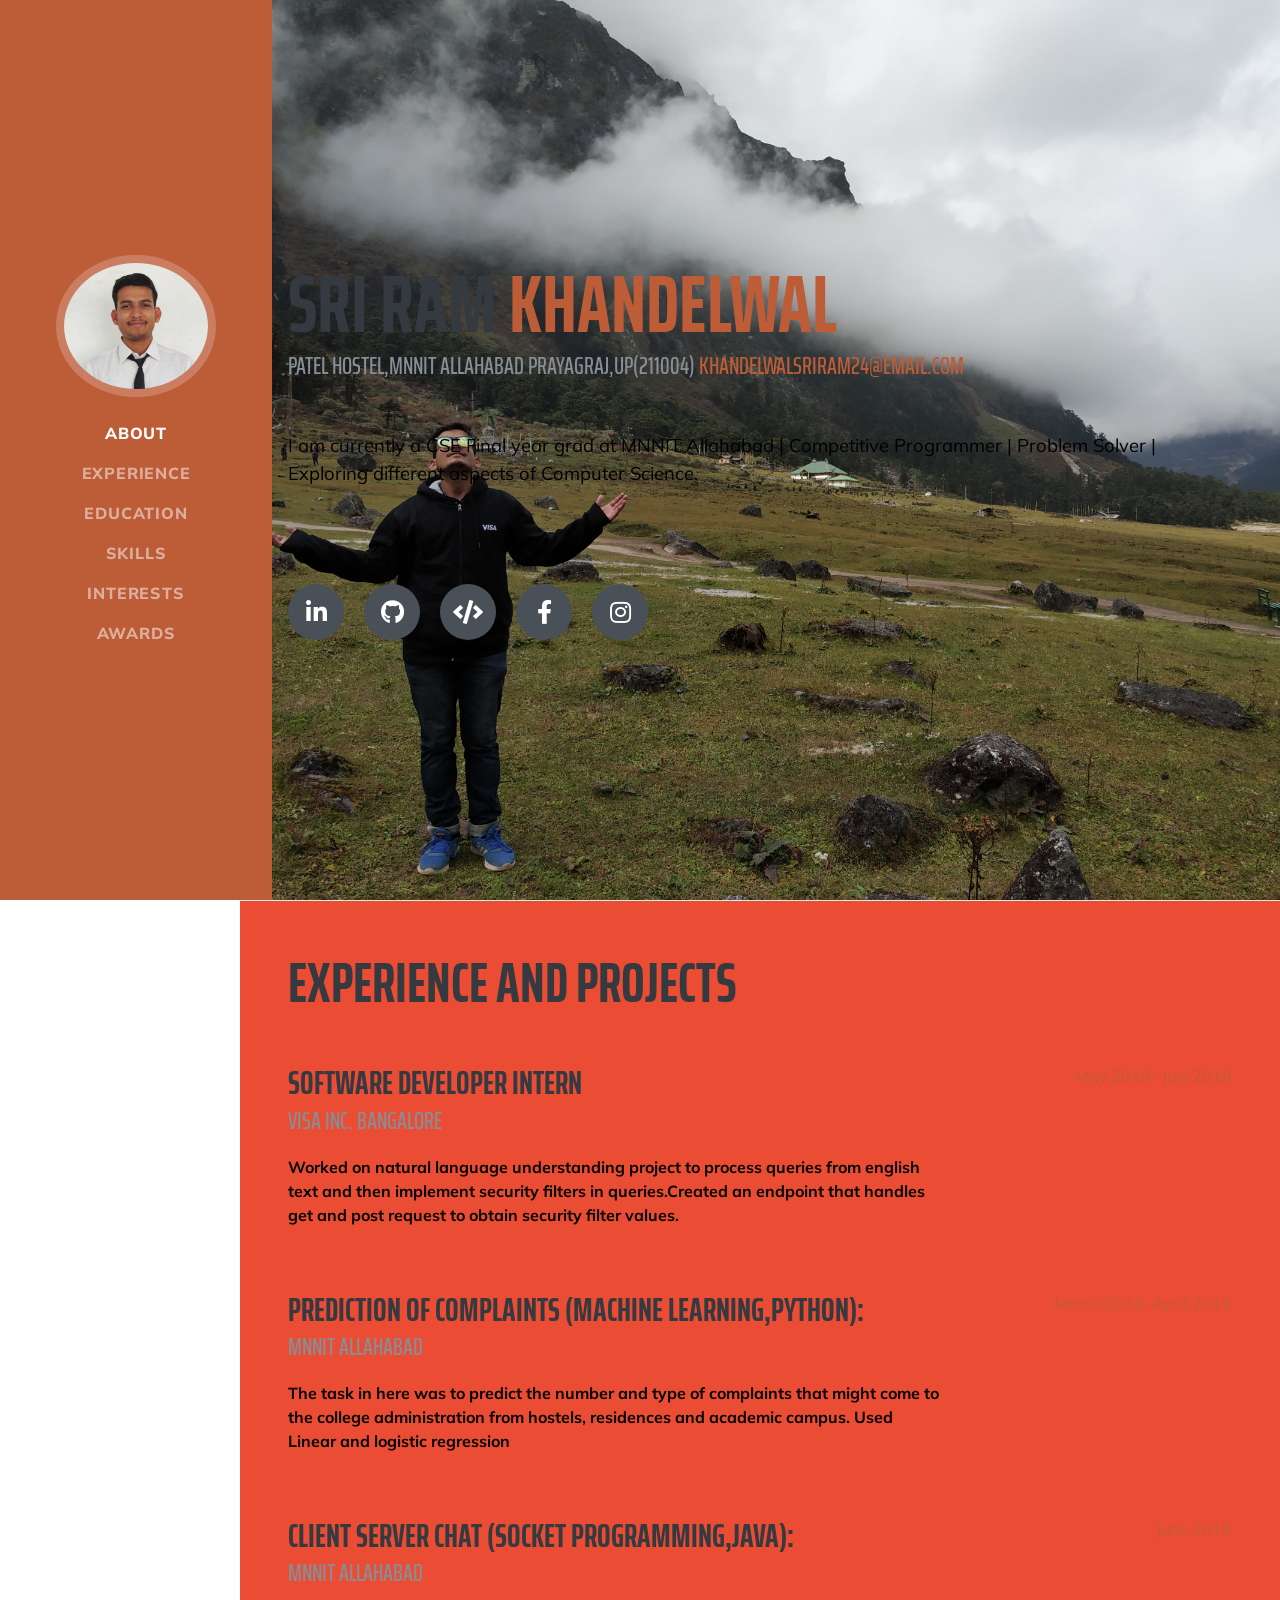
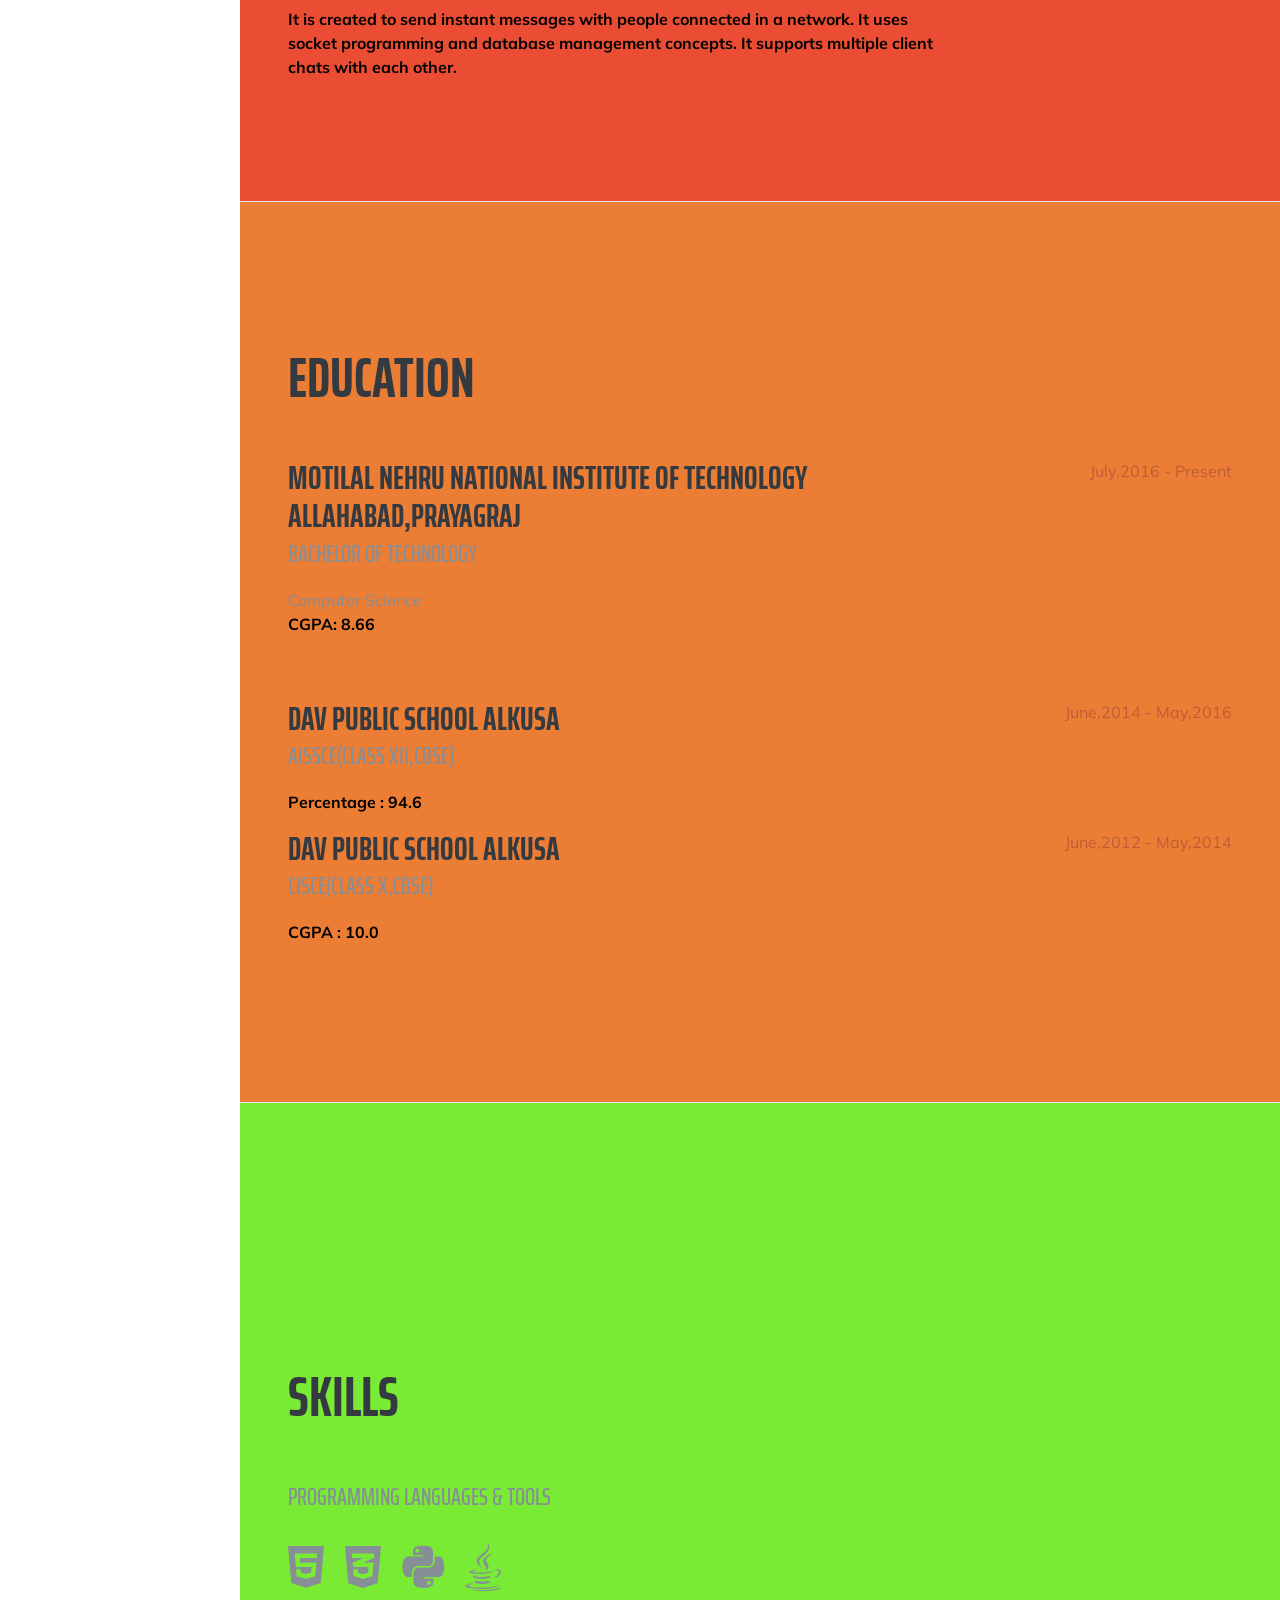
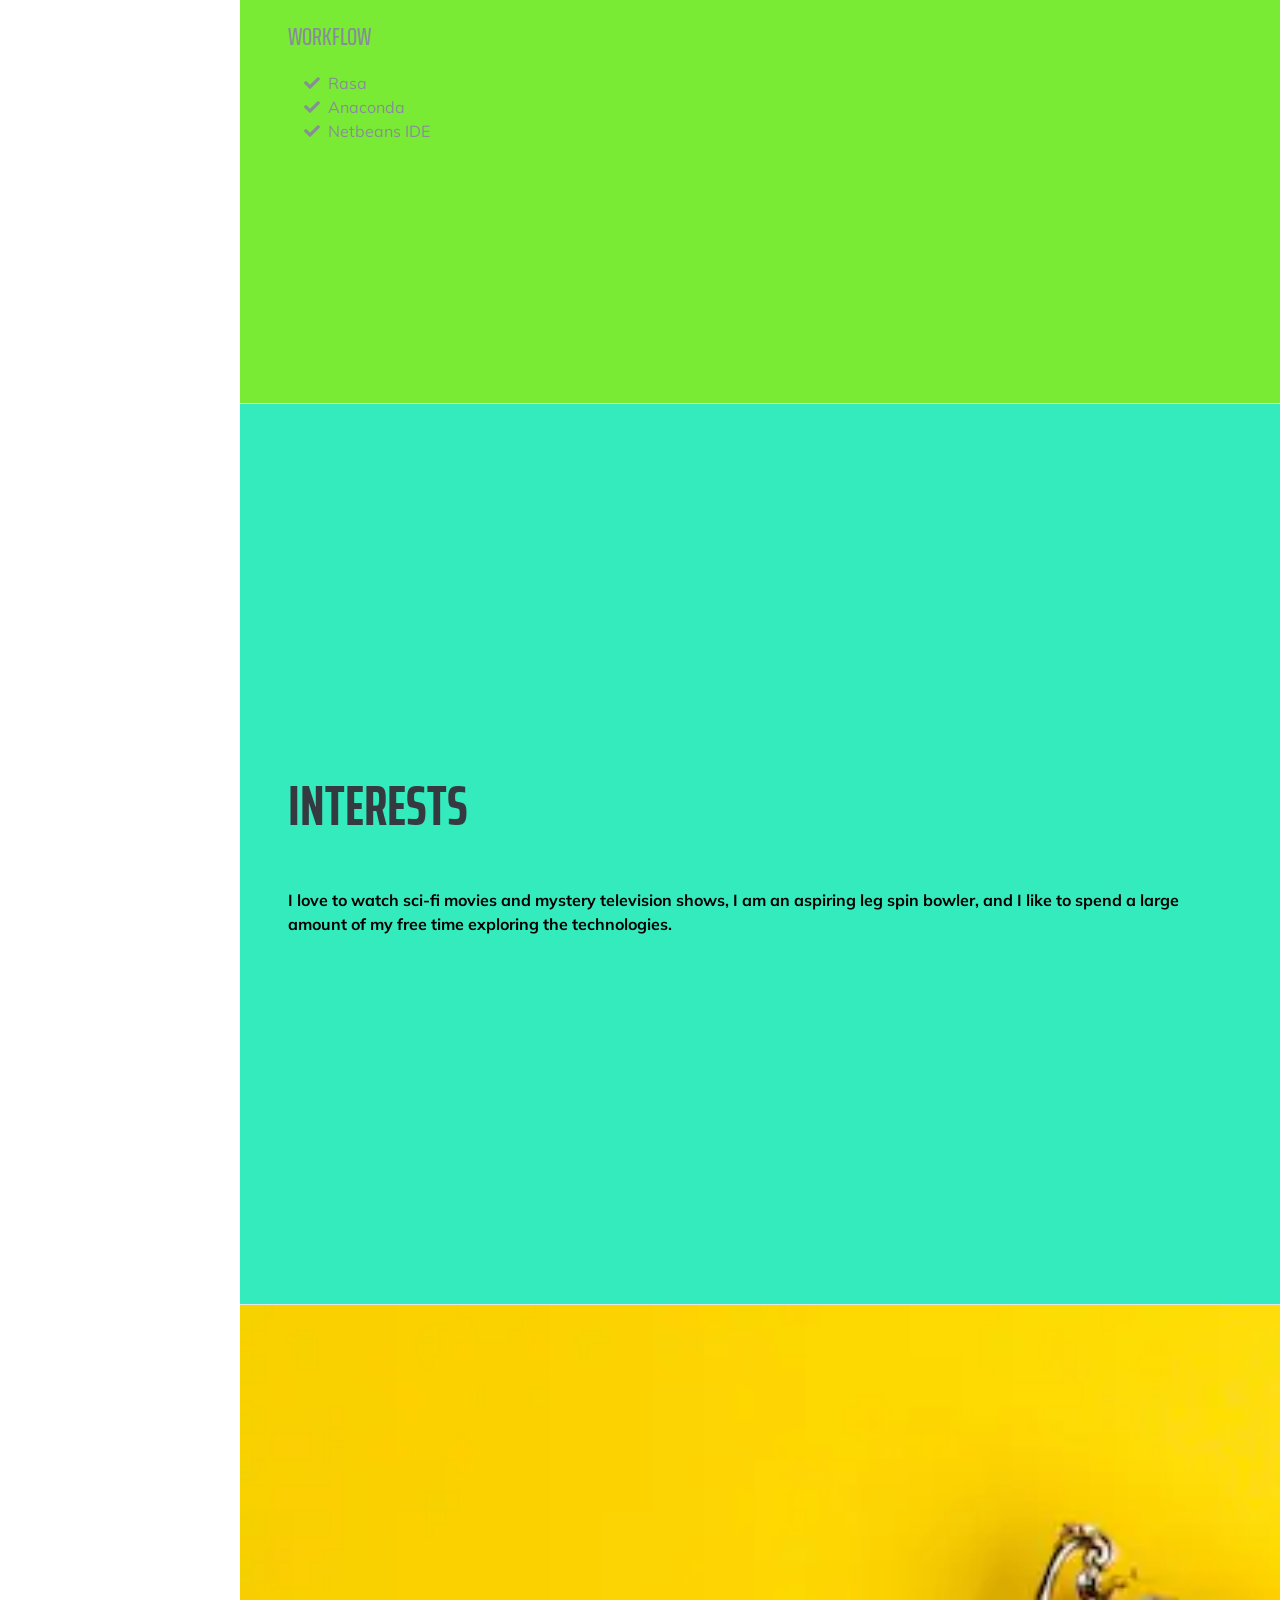
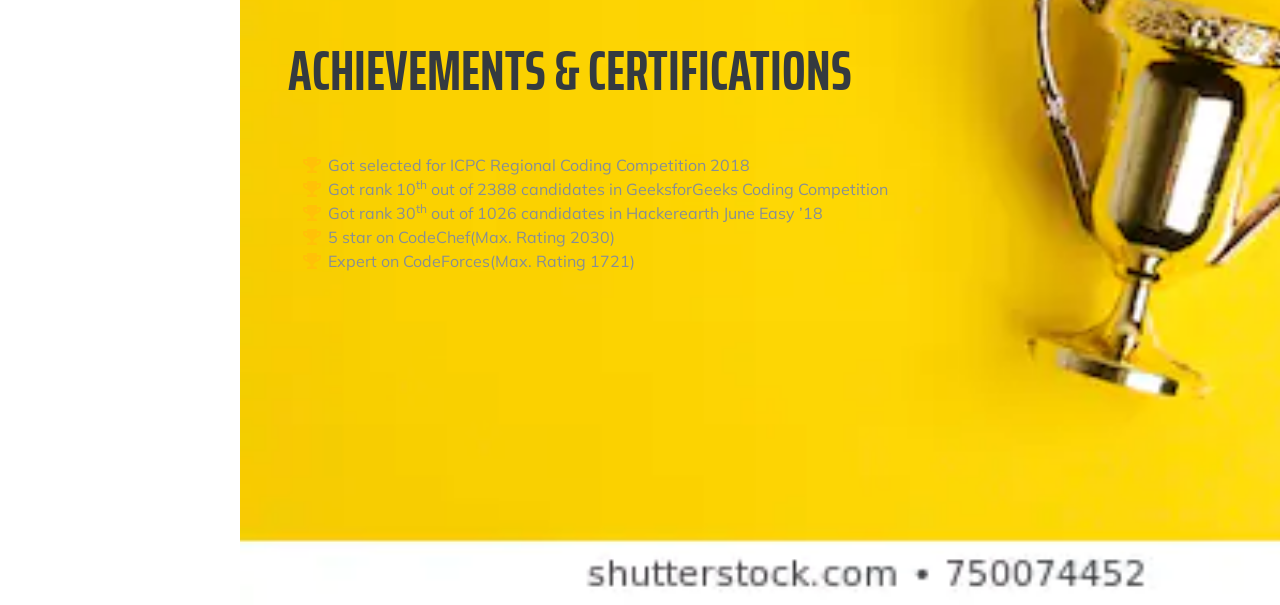
==== index.html @ e58b29a9 "Rename index2.html to index.html" ====
<!DOCTYPE html>
<html lang="en">

<head>

  <meta charset="utf-8">
  <meta name="viewport" content="width=device-width, initial-scale=1, shrink-to-fit=no">
  <meta name="description" content="">
  <meta name="author" content="">

  <title>Sri Ram Khandelwal(ram_24)</title>

  <!-- Bootstrap core CSS -->
  <link href="vendor/bootstrap/css/bootstrap.min.css" rel="stylesheet">

  <!-- Custom fonts for this template -->
  <link href="https://fonts.googleapis.com/css?family=Saira+Extra+Condensed:500,700" rel="stylesheet">
  <link href="https://fonts.googleapis.com/css?family=Muli:400,400i,800,800i" rel="stylesheet">
  <link href="vendor/fontawesome-free/css/all.min.css" rel="stylesheet">

  <!-- Custom styles for this template -->
  <link href="css/resume.css" rel="stylesheet">

</head>

<body id="page-top">

  <nav class="navbar navbar-expand-lg navbar-dark bg-primary fixed-top" id="sideNav">
    <a class="navbar-brand js-scroll-trigger" href="#page-top">
      <span class="d-block d-lg-none">Sri Ram Khandelwal</span>
      <span class="d-none d-lg-block">
      <img class="img-fluid img-profile rounded-circle mx-auto mb-2" src="./img/pic.PNG" alt="">
      </span>
    </a>
    <button class="navbar-toggler" type="button" data-toggle="collapse" data-target="#navbarSupportedContent" aria-controls="navbarSupportedContent" aria-expanded="false" aria-label="Toggle navigation">
      <span class="navbar-toggler-icon"></span>
    </button>
    <div class="collapse navbar-collapse" id="navbarSupportedContent">
      <ul class="navbar-nav">
        <li class="nav-item">
          <a class="nav-link js-scroll-trigger" href="#about">About</a>
        </li>
        <li class="nav-item">
          <a class="nav-link js-scroll-trigger" href="#experience">Experience</a>
        </li>
        <li class="nav-item">
          <a class="nav-link js-scroll-trigger" href="#education">Education</a>
        </li>
        <li class="nav-item">
          <a class="nav-link js-scroll-trigger" href="#skills">Skills</a>
        </li>
        <li class="nav-item">
          <a class="nav-link js-scroll-trigger" href="#interests">Interests</a>
        </li>
        <li class="nav-item">
          <a class="nav-link js-scroll-trigger" href="#awards">Awards</a>
        </li>
      </ul>
    </div>
  </nav>

  <div class="container-fluid p-0">

    <section class="resume-section p-3 p-lg-5 d-flex align-items-center" id="about">
      <img scr='cover.jpg'>
      <div class="w-100">
        <h1 class="mb-0">Sri Ram
          <span class="text-primary">Khandelwal</span>
        </h1>
        <div class="subheading mb-5">Patel Hostel,MNNIT Allahabad prayagraj,UP(211004)
          <a href="mailto:name@email.com">khandelwalsriram24@email.com</a>
        </div>
        <p class="lead mb-5">
          I am currently a CSE Final year grad at MNNIT Allahabad | Competitive Programmer | Problem Solver | Exploring different aspects of Computer Science.
        </p>
        <br><br>
        <div class="social-icons">
          <a href="https://www.linkedin.com/in/sriramkhandelwal/" target="_blank">
            <i class="fab fa-linkedin-in"></i>
          </a>
          <a href="https://github.com/ram2408" target="_blank">
            <i class="fab fa-github"></i>
          </a>
          <a href="https://www.hackerearth.com/@ram_24" target="_blank">
            <i class="fas fa-code"></i>
          </a>
          <a href="https://www.facebook.com/SriRamKhandelwal24" target="_blank">
            <i class="fab fa-facebook-f"></i>
          </a>
           <a href="https://www.instagram.com/srk._.2408/" target="_blank">
            <i class="fab fa-instagram"></i>
          </a>
        </div>
      </div>
    </section>

    <hr class="m-0">

    <section class="resume-section p-3 p-lg-5 d-flex justify-content-center" id="experience">
      <div class="w-100">
        <h2 class="mb-5">Experience and Projects</h2>

        <div class="resume-item d-flex flex-column flex-md-row justify-content-between mb-5">
          <div class="resume-content">
            <h3 class="mb-0">Software Developer Intern</h3>
            <div class="subheading mb-3">Visa Inc. Bangalore</div>
            <p>Worked on natural language understanding project to process queries from english text
and then implement security filters in queries.Created an endpoint that handles get and
post request to obtain security filter values.</p>
          </div>
          <div class="resume-date text-md-right">
            <span class="text-primary">May,2019- July,2019</span>
          </div>
        </div>

        <div class="resume-item d-flex flex-column flex-md-row justify-content-between mb-5">
          <div class="resume-content">
            <h3 class="mb-0">PREDICTION OF COMPLAINTS (MACHINE LEARNING,PYTHON):</h3>
            <div class="subheading mb-3">MNNIT Allahabad</div>
            <p>The task in here was to predict the number and type of complaints that might come to the college
administration from hostels, residences and academic campus.
Used Linear and logistic regression</p>
          </div>
          <div class="resume-date text-md-right">
            <span class="text-primary">March,2019-April,2019</span>
          </div>
        </div>

        <div class="resume-item d-flex flex-column flex-md-row justify-content-between mb-5">
          <div class="resume-content">
            <h3 class="mb-0">CLIENT SERVER CHAT (SOCKET PROGRAMMING,JAVA):</h3>
            <div class="subheading mb-3">MNNIT Allahabad</div>
            <p>It is created to send instant messages with people connected in a network. It uses socket programming and
database management concepts. It supports multiple client chats with each other.</p>
          </div>
          <div class="resume-date text-md-right">
            <span class="text-primary">June,2018</span>
          </div>
        </div>

      </div>

    </section>

    <hr class="m-0">

    <section class="resume-section p-3 p-lg-5 d-flex align-items-center" id="education">
      <div class="w-100">
        <h2 class="mb-5">Education</h2>

        <div class="resume-item d-flex flex-column flex-md-row justify-content-between mb-5">
          <div class="resume-content">
            <h3 class="mb-0">Motilal Nehru National Institute Of Technology Allahabad,Prayagraj</h3>
            <div class="subheading mb-3">Bachelor of Technology</div>
            <div>Computer Science</div>
            <p>CGPA: 8.66</p>
          </div>
          <div class="resume-date text-md-right">
            <span class="text-primary">July,2016 - Present</span>
          </div>
        </div>

        <div class="resume-item d-flex flex-column flex-md-row justify-content-between">
          <div class="resume-content">
            <h3 class="mb-0">DAV Public School Alkusa</h3>
            <div class="subheading mb-3">AISSCE(Class XII,CBSE)</div>
            <p>Percentage : 94.6</p>
          </div>
          <div class="resume-date text-md-right">
            <span class="text-primary">June,2014 - May,2016</span>
          </div>
        </div>

        <div class="resume-item d-flex flex-column flex-md-row justify-content-between">
          <div class="resume-content">
            <h3 class="mb-0">DAV Public School Alkusa</h3>
            <div class="subheading mb-3">CISCE(Class X,CBSE)</div>
            <p>CGPA : 10.0</p>
          </div>
          <div class="resume-date text-md-right">
            <span class="text-primary">June,2012 - May,2014</span>
          </div>
        </div>

      </div>
    </section>

    <hr class="m-0">

    <section class="resume-section p-3 p-lg-5 d-flex align-items-center" id="skills">
      <div class="w-100">
        <h2 class="mb-5">Skills</h2>

        <div class="subheading mb-3">Programming Languages &amp; Tools</div>
        <ul class="list-inline dev-icons">
          <li class="list-inline-item">
            <i class="fab fa-html5"></i>
          </li>
          <li class="list-inline-item">
            <i class="fab fa-css3-alt"></i>
          </li>
           <li class="list-inline-item">
            <i class="fab fa-python"></i>
          </li>
           <li class="list-inline-item">
            <i class="fab fa-java"></i>
          </li>
        </ul>

        <div class="subheading mb-3">Workflow</div>
        <ul class="fa-ul mb-0">
          <li>
            <i class="fa-li fa fa-check"></i>
            Rasa</li>
          <li>
            <i class="fa-li fa fa-check"></i>
            Anaconda</li>
          <li>
            <i class="fa-li fa fa-check"></i>
            Netbeans IDE</li>
        </ul>
      </div>
    </section>

    <hr class="m-0">

    <section class="resume-section p-3 p-lg-5 d-flex align-items-center" id="interests">
      <div class="w-100">
        <h2 class="mb-5">Interests</h2>
        <p class="mb-0">I love to watch sci-fi movies and mystery television shows, I am an aspiring leg spin bowler, and I like to spend a large amount of my free time exploring the technologies.</p>
      </div>
    </section>

    <hr class="m-0">

    <section class="resume-section p-3 p-lg-5 d-flex align-items-center" id="awards">
      <div class="w-100">
        <h2 class="mb-5">Achievements &amp; Certifications</h2>
        <ul class="fa-ul mb-0">
          <li>
            <i class="fa-li fa fa-trophy text-warning"></i>
            Got selected for ICPC Regional Coding Competition 2018</li>
          <li>
            <i class="fa-li fa fa-trophy text-warning"></i>
            Got rank 10<sup>th</sup> out of 2388 candidates in GeeksforGeeks Coding Competition</li>
          <li>
            <i class="fa-li fa fa-trophy text-warning"></i>
            Got rank 30<sup>th</sup> out of 1026 candidates in Hackerearth June Easy ’18</li>
          <li>
            <i class="fa-li fa fa-trophy text-warning"></i>
            5 star on CodeChef(Max. Rating 2030)</li>
          <li>
            <i class="fa-li fa fa-trophy text-warning"></i>
            Expert on CodeForces(Max. Rating 1721)</li>
        </ul>
      </div>
    </section>

  </div>

  <!-- Bootstrap core JavaScript -->
  <script src="vendor/jquery/jquery.min.js"></script>
  <script src="vendor/bootstrap/js/bootstrap.bundle.min.js"></script>

  <!-- Plugin JavaScript -->
  <script src="vendor/jquery-easing/jquery.easing.min.js"></script>

  <!-- Custom scripts for this template -->
  <script src="js/resume.min.js"></script>

</body>

</html>
---- css/resume.css ----
/*!
 * Start Bootstrap - Resume v5.0.8 (https://startbootstrap.com/template-overviews/resume)
 * Copyright 2013-2019 Start Bootstrap
 * Licensed under MIT (https://github.com/BlackrockDigital/startbootstrap-resume/blob/master/LICENSE)
 */

body {
  font-family: 'Muli', -apple-system, BlinkMacSystemFont, 'Segoe UI', Roboto, 'Helvetica Neue', Arial, sans-serif, 'Apple Color Emoji', 'Segoe UI Emoji', 'Segoe UI Symbol', 'Noto Color Emoji';
  padding-top: 54px;
  color: #868e96;
}


@media (min-width: 992px) {
  body {
    padding-top: 0;
    padding-left: 15rem;
  }
}

h1,
h2,
h3,
h4,
h5,
h6 {
  font-family: 'Saira Extra Condensed', -apple-system, BlinkMacSystemFont, 'Segoe UI', Roboto, 'Helvetica Neue', Arial, sans-serif, 'Apple Color Emoji', 'Segoe UI Emoji', 'Segoe UI Symbol', 'Noto Color Emoji';
  font-weight: 700;
  text-transform: uppercase;
  color: #343a40;
}

h1 {
  font-size: 6rem;
  line-height: 5.5rem;
}

h2 {
  font-size: 3.5rem;
}

h3 {
  font-size: 2rem;
}

p.lead {
  font-size: 1.15rem;
  font-weight: 400;
}

.subheading {
  text-transform: uppercase;
  font-weight: 500;
  font-family: 'Saira Extra Condensed', -apple-system, BlinkMacSystemFont, 'Segoe UI', Roboto, 'Helvetica Neue', Arial, sans-serif, 'Apple Color Emoji', 'Segoe UI Emoji', 'Segoe UI Symbol', 'Noto Color Emoji';
  font-size: 1.5rem;
}

.social-icons a {
  display: inline-block;
  height: 3.5rem;
  width: 3.5rem;
  background-color: #495057;
  color: #fff !important;
  border-radius: 100%;
  text-align: center;
  font-size: 1.5rem;
  line-height: 3.5rem;
  margin-right: 1rem;
}

.social-icons a:last-child {
  margin-right: 0;
}

.social-icons a:hover {
  background-color: #BD5D38;
}

.dev-icons {
  font-size: 3rem;
}

.dev-icons .list-inline-item i:hover {
  color: #BD5D38;
}

#sideNav .navbar-nav .nav-item .nav-link {
  font-weight: 800;
  letter-spacing: 0.05rem;
  text-transform: uppercase;
}

#sideNav .navbar-toggler:focus {
  outline-color: #d48a6e;
}
h1.mb-0{
    font-size: 5em;
}
@media (min-width: 992px) {
  #sideNav {
    text-align: center;
    position: fixed;
    top: 0;
    left: 0;
    display: flex;
    flex-direction: column;
    width: 17rem;
    height: 100vh;
  }
  #sideNav .navbar-brand {
    display: flex;
    margin: auto auto 0;
    padding: 0.5rem;
  }
  #sideNav .navbar-brand .img-profile {
    max-width: 10rem;
    max-height: 10rem;
    border: 0.5rem solid rgba(255, 255, 255, 0.2);
  }
  #sideNav .navbar-collapse {
    display: flex;
    align-items: flex-start;
    flex-grow: 0;
    width: 100%;
    margin-bottom: auto;
  }
  #sideNav .navbar-collapse .navbar-nav {
    flex-direction: column;
    width: 100%;
  }
  #sideNav .navbar-collapse .navbar-nav .nav-item {
    display: block;
  }
  #sideNav .navbar-collapse .navbar-nav .nav-item .nav-link {
    display: block;
  }
  #about{
    background-image: url(../img/cover.jpg);
    background-size: cover;
  }
}
section.resume-section {
  padding-top: 5rem !important;
  padding-bottom: 5rem !important;
  max-width: 75rem;
}

section.resume-section .resume-item .resume-date {
  min-width: none;
}

@media (min-width: 768px) {
  section.resume-section {
    min-height: 100vh;
  }
  section.resume-section .resume-item .resume-date {
    min-width: 18rem;
  }
}

@media (min-width: 992px) {
  section.resume-section {
    padding-top: 3rem !important;
    padding-bottom: 3rem !important;
  }
}

.bg-primary {
  background-color: #BD5D38 !important;
}

.text-primary {
  color: #BD5D38 !important;
}

a {
  color: #BD5D38;
}

a:hover, a:focus, a:active {
  color: #824027;
}
#about{
    background-image: url(../img/cover.jpg);
    background-size: cover;
}
#awards{
    background-image: url(../img/tmp.webp);
    background-size: cover;
}
#interests{
    background-color: rgb(52, 235, 189);
    /*background-image: url(../img/interest.jpg);
    background-size: cover;*/
}
#experience{
  background-color:rgb(235, 76, 52);
}
#education{
  background-color:rgb(235, 125, 52);
}
#skills{
  background-color: rgb(122, 235, 52);
}
p{
  color:black;
  font-weight:bold;
}
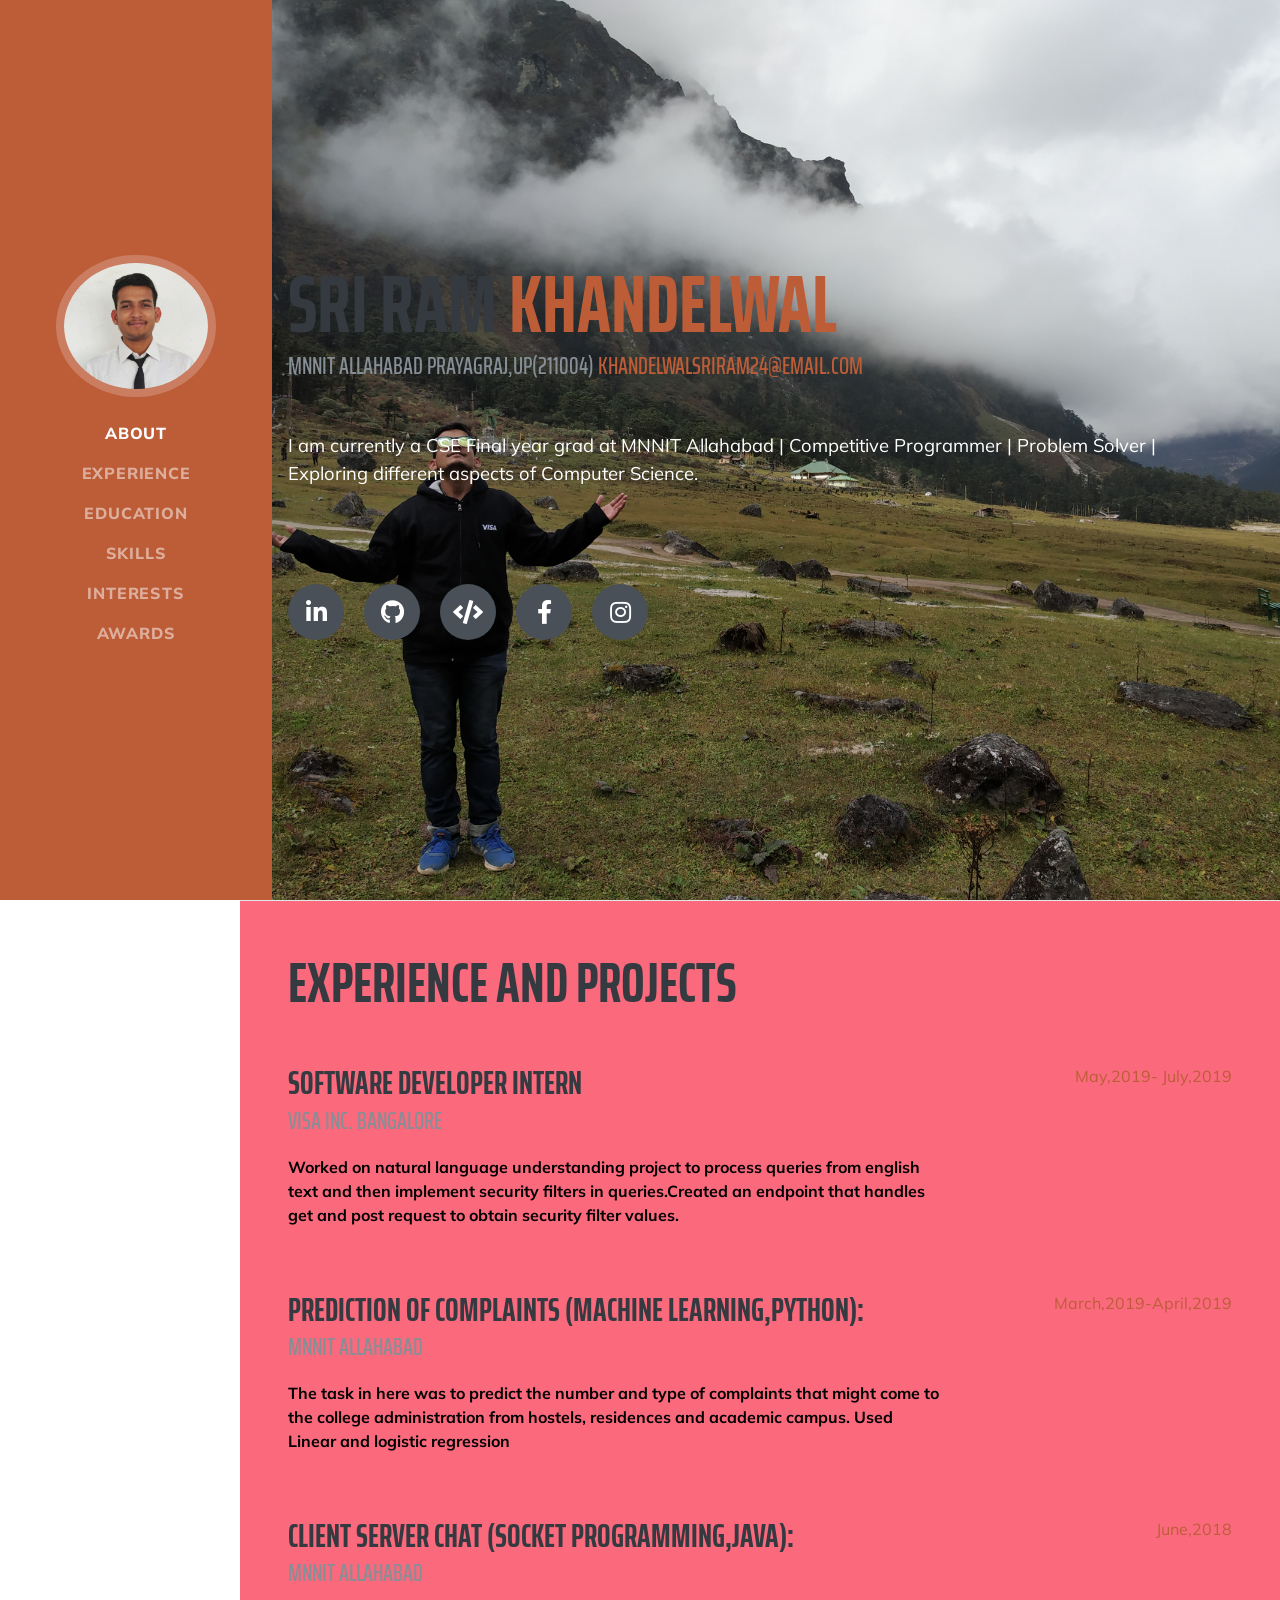
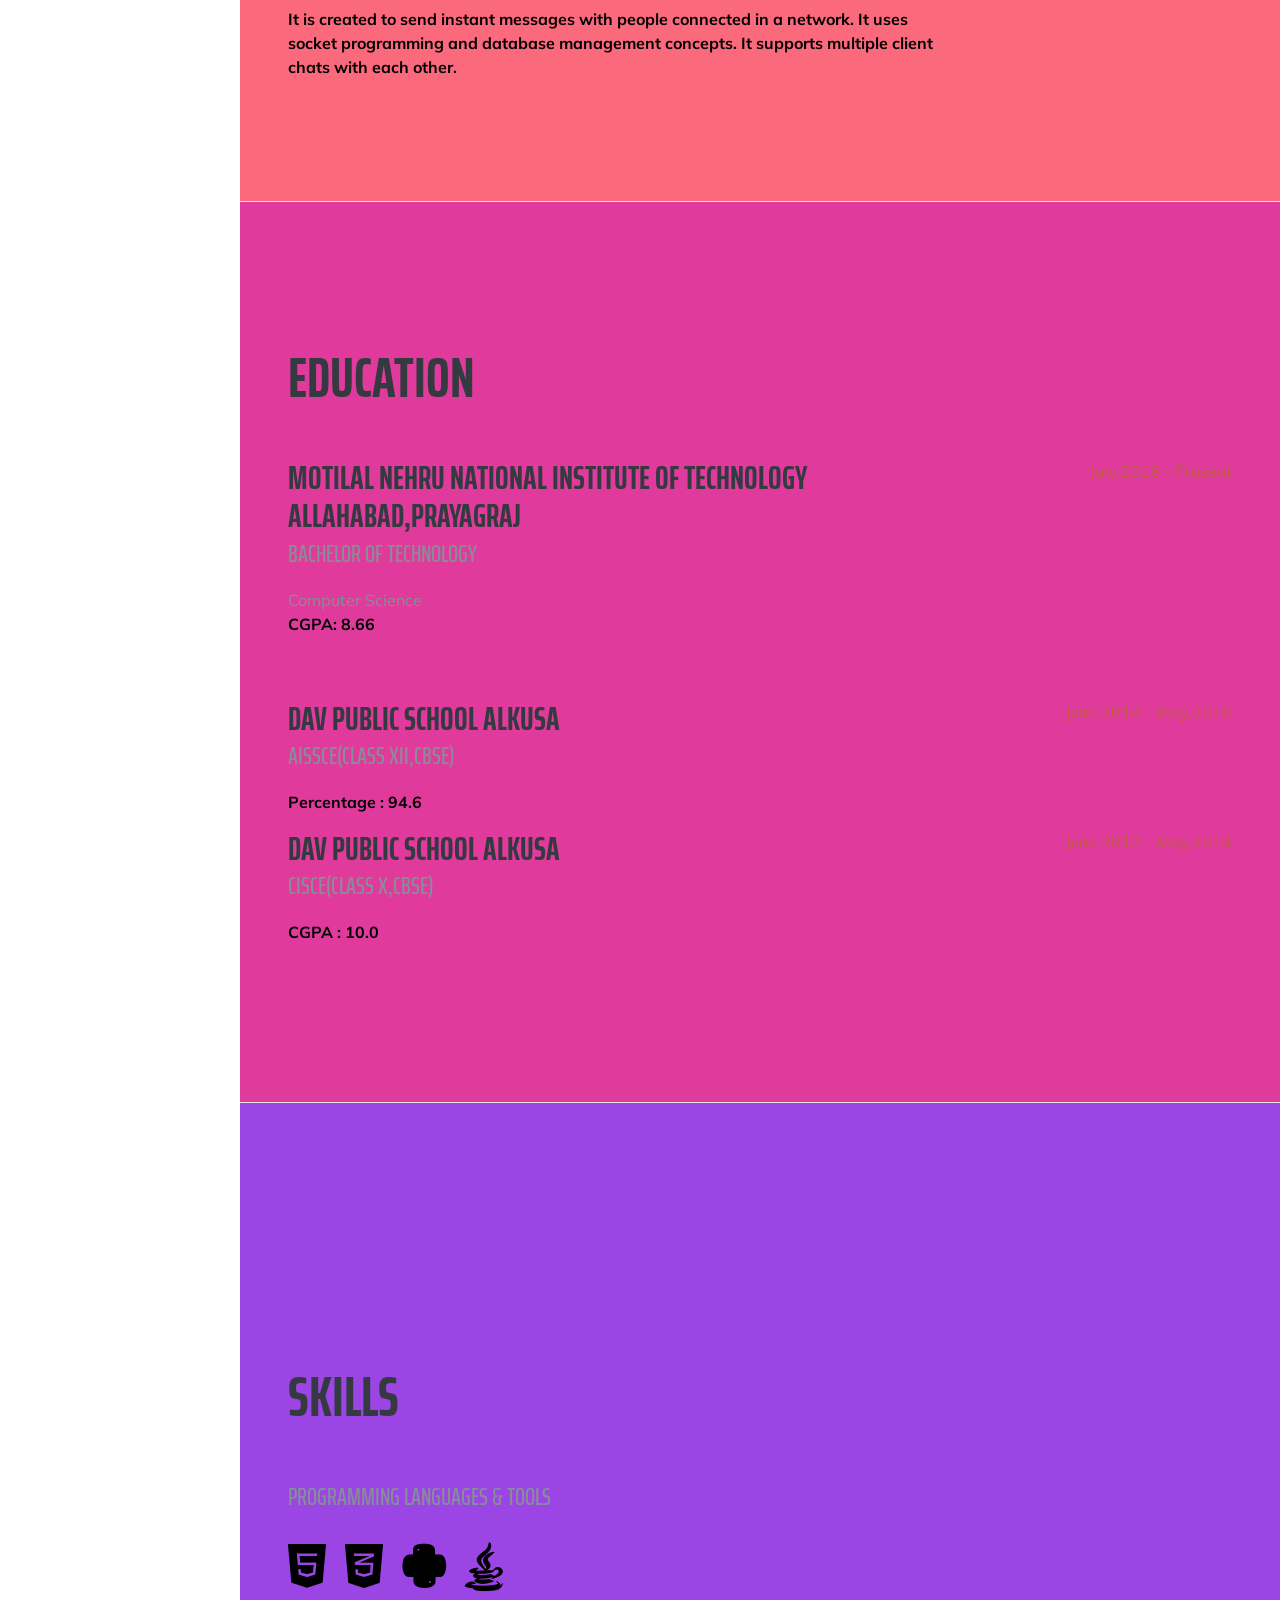
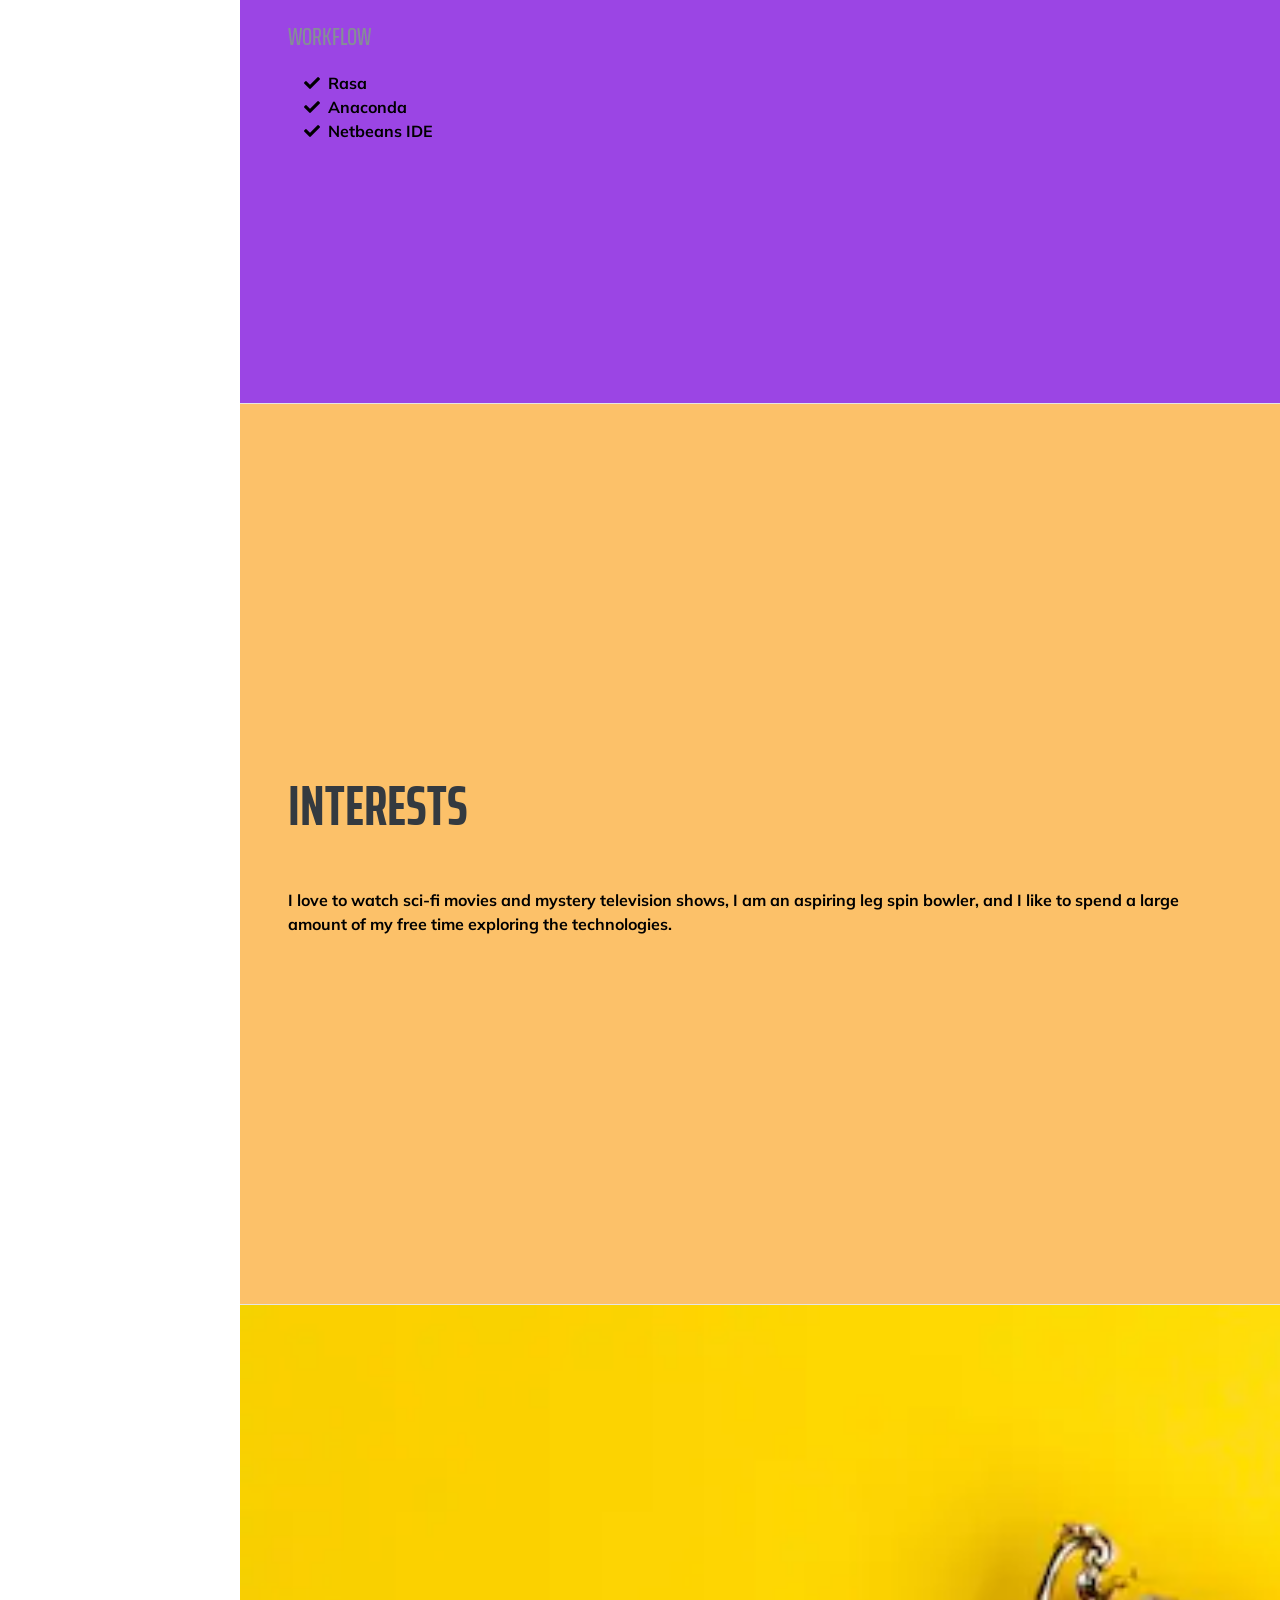
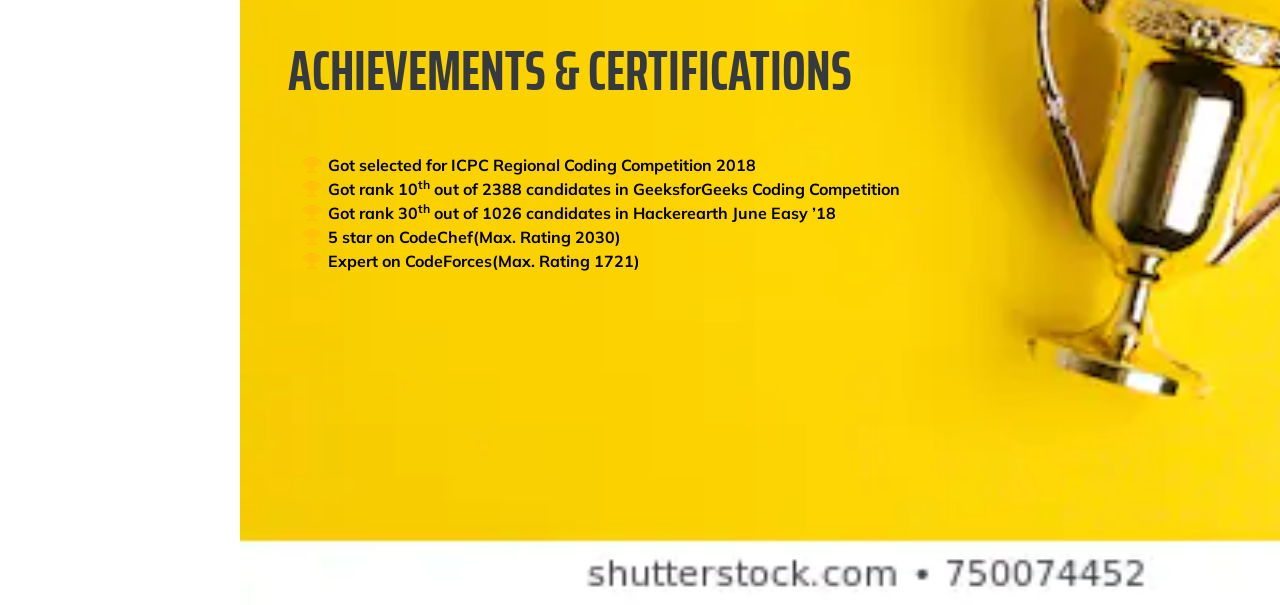
==== commit ccbb3032: "Added Color pallete scheme" ====
--- a/index.html
+++ b/index.html
@@ -67,7 +67,7 @@
         <h1 class="mb-0">Sri Ram
           <span class="text-primary">Khandelwal</span>
         </h1>
-        <div class="subheading mb-5">Patel Hostel,MNNIT Allahabad prayagraj,UP(211004)
+        <div class="subheading mb-5">MNNIT Allahabad prayagraj,UP(211004)
           <a href="mailto:name@email.com">khandelwalsriram24@email.com</a>
         </div>
         <p class="lead mb-5">
--- a/css/resume.css
+++ b/css/resume.css
@@ -46,6 +46,7 @@
 p.lead {
   font-size: 1.15rem;
   font-weight: 400;
+  color:white;
 }
 
 .subheading {
@@ -189,20 +190,24 @@
     background-size: cover;
 }
 #interests{
-    background-color: rgb(52, 235, 189);
+    background-color: #fcc169;
     /*background-image: url(../img/interest.jpg);
     background-size: cover;*/
 }
 #experience{
-  background-color:rgb(235, 76, 52);
+  background-color:#fa697c;
 }
 #education{
-  background-color:rgb(235, 125, 52);
+  background-color:#e13a9d;
 }
 #skills{
-  background-color: rgb(122, 235, 52);
+  background-color: #9b45e4;
 }
 p{
   color:black;
   font-weight:bold;
+}
+li{
+  color:black;
+  font-weight :bold;
 }
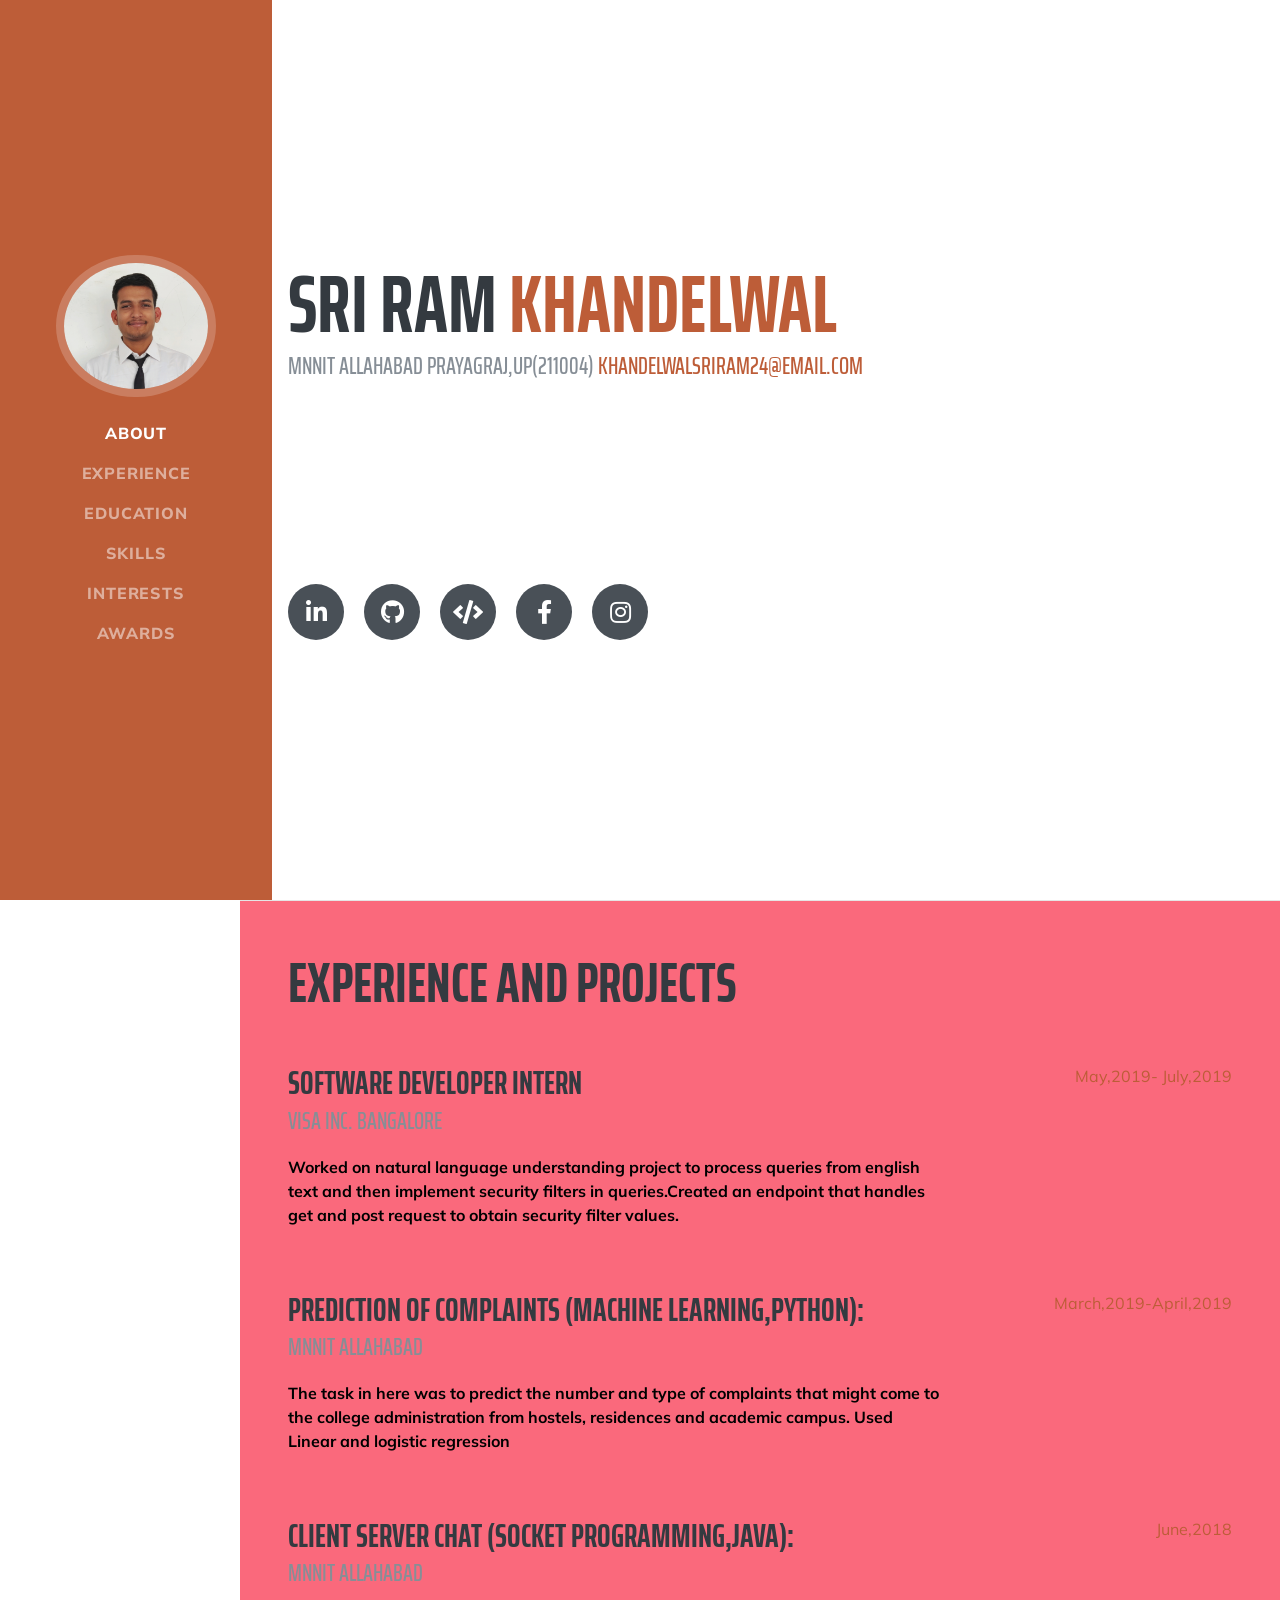
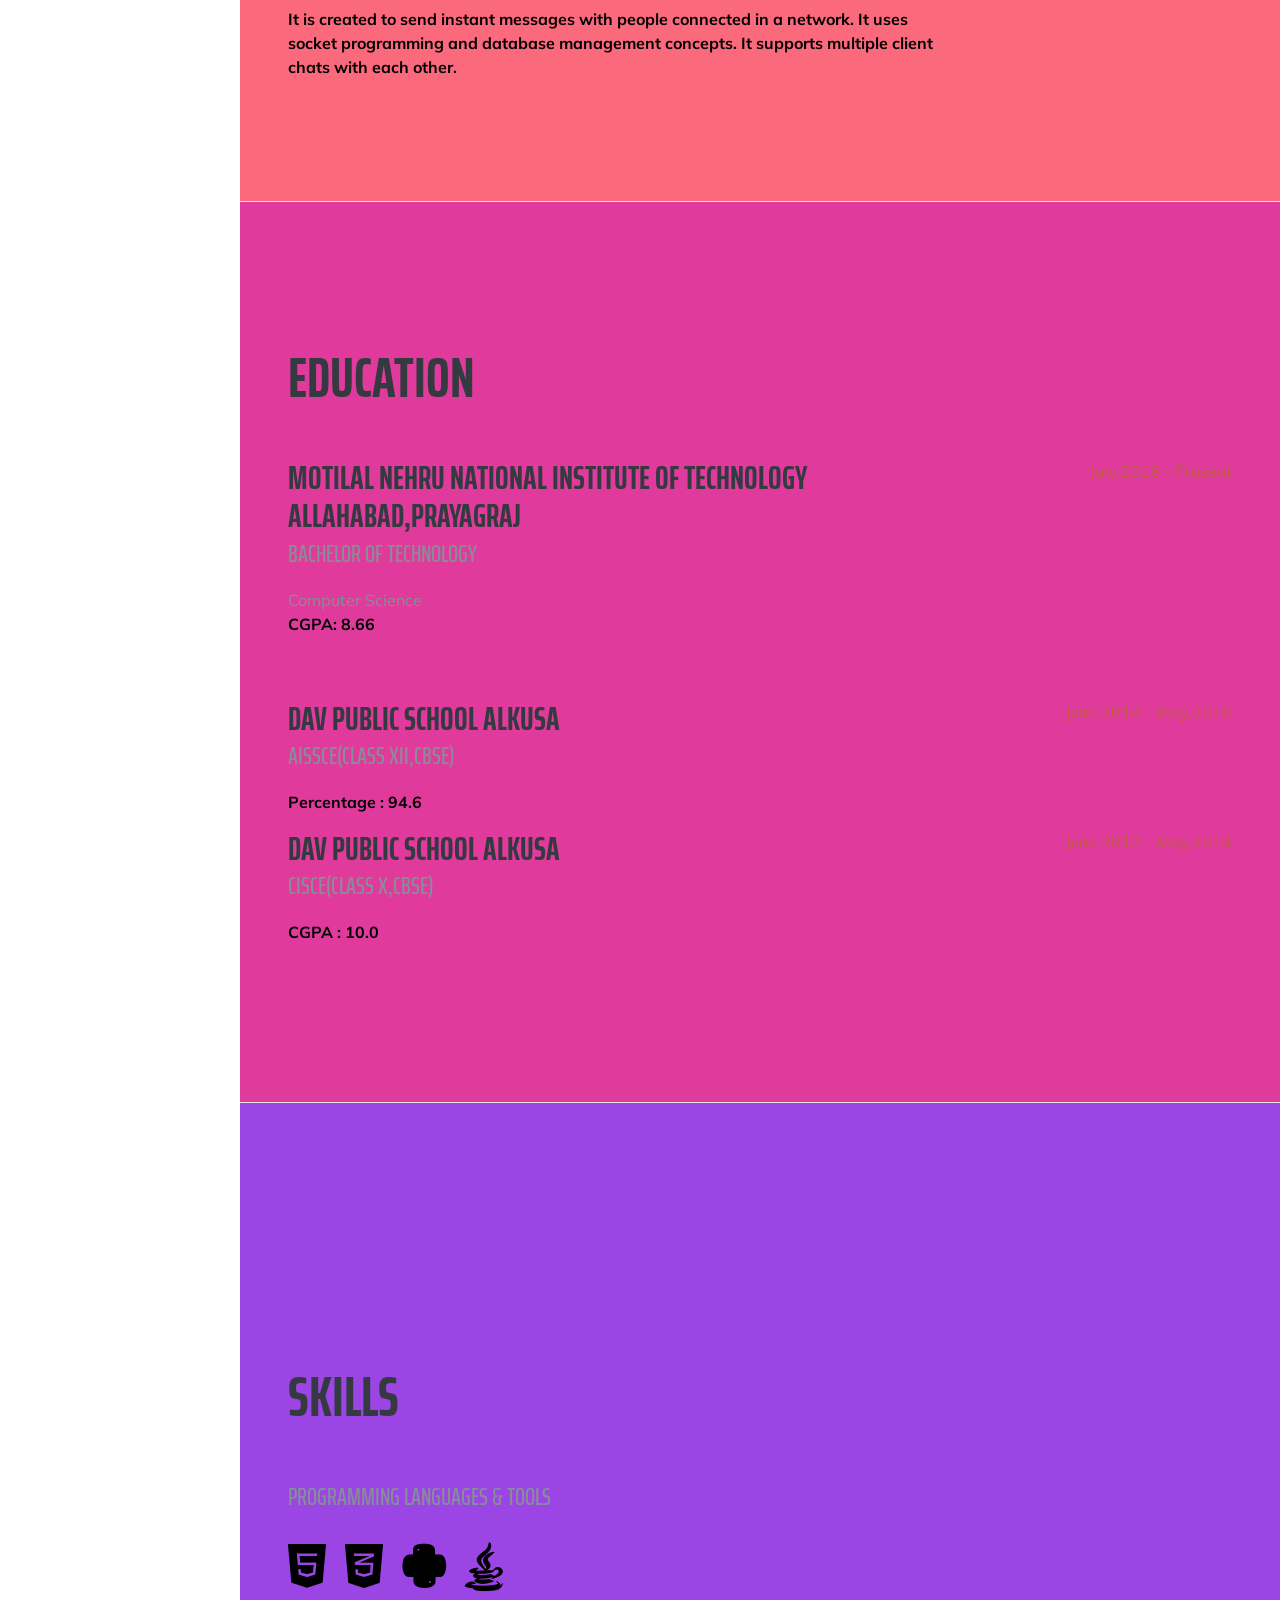
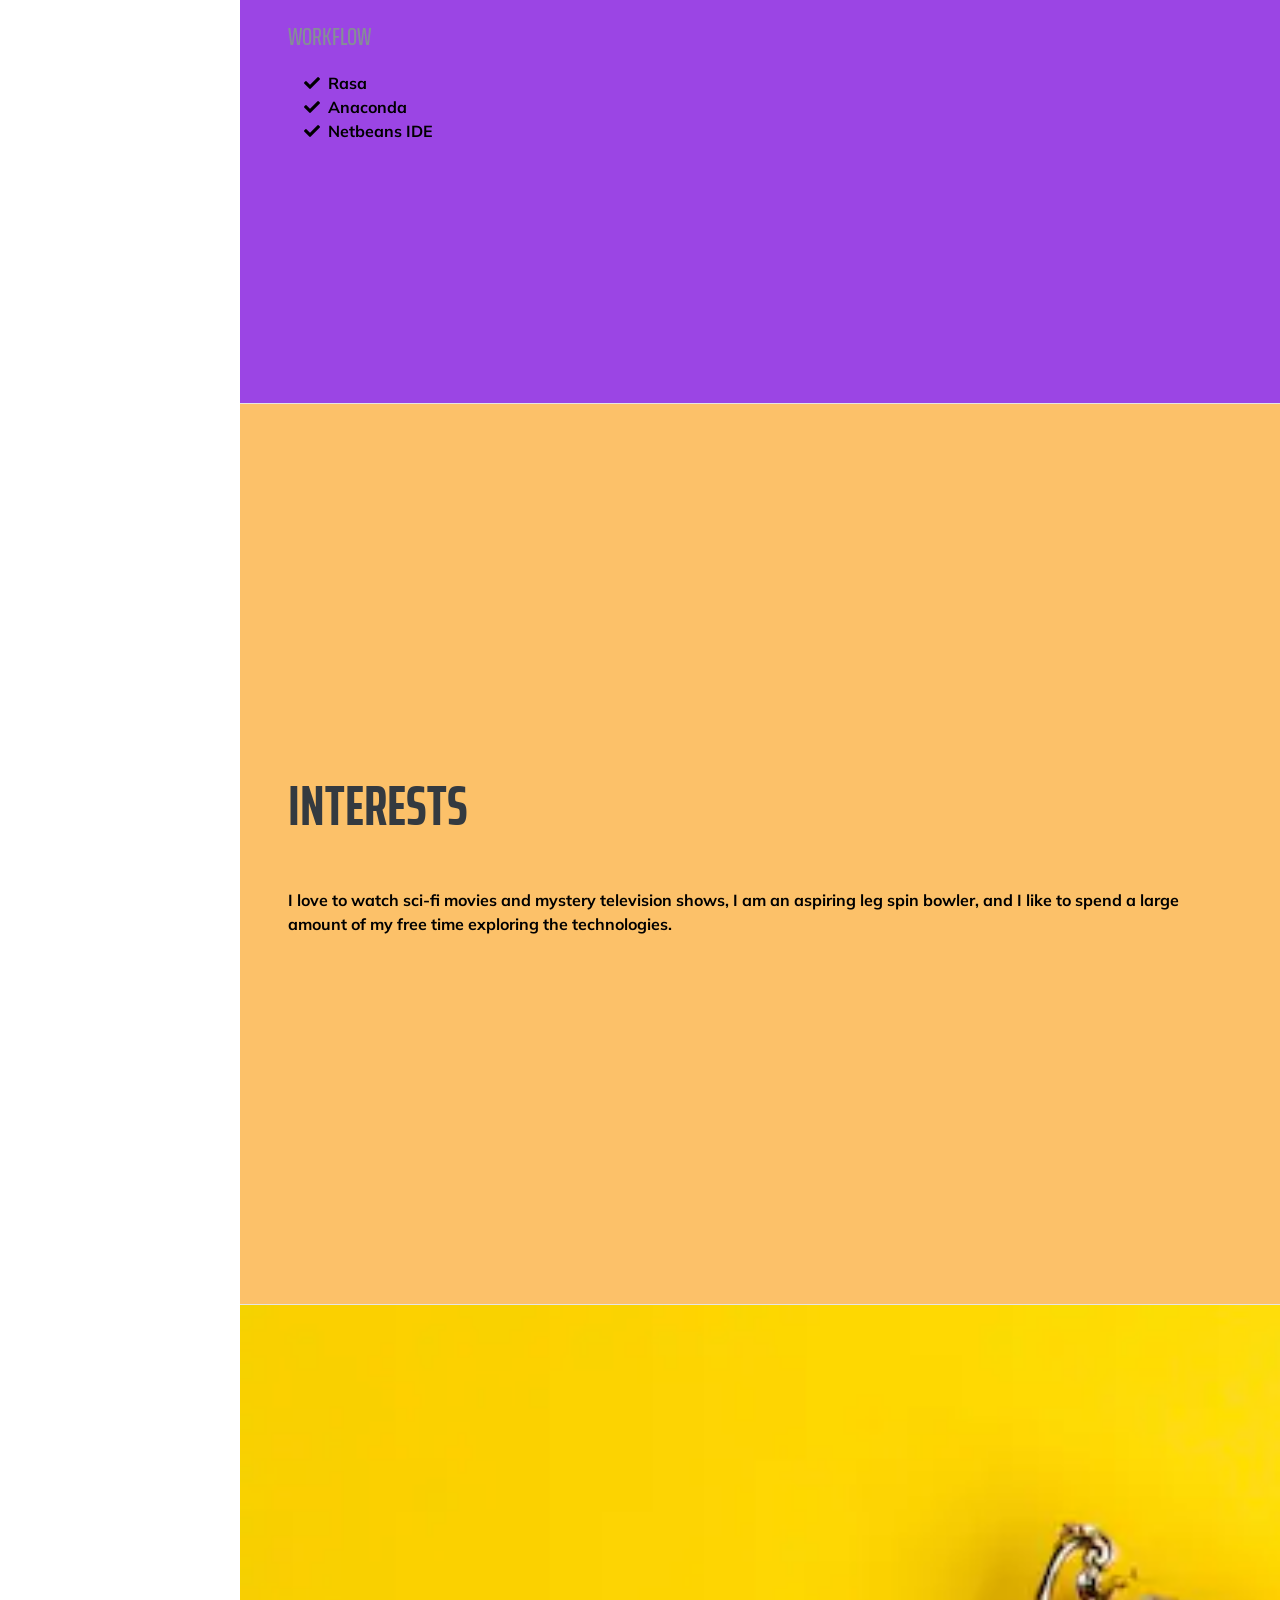
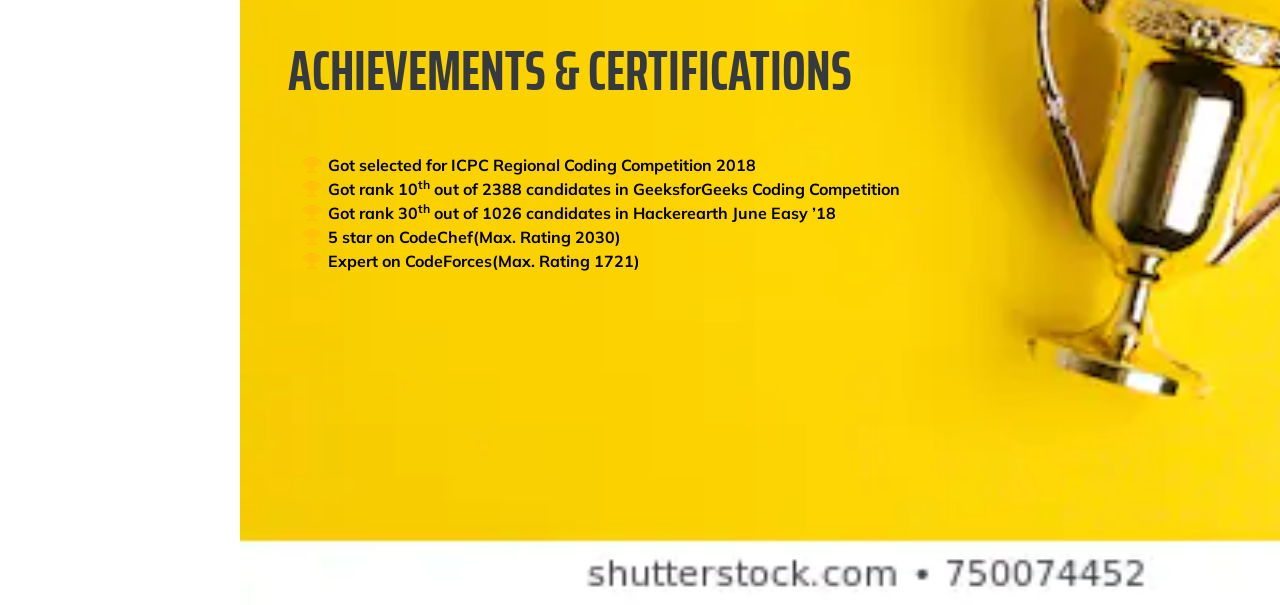
==== commit 98306f46: "Reduced the size of the image" ====
--- a/index.html
+++ b/index.html
@@ -62,7 +62,7 @@
   <div class="container-fluid p-0">
 
     <section class="resume-section p-3 p-lg-5 d-flex align-items-center" id="about">
-      <img scr='cover.jpg'>
+      <img scr='cover.jpeg'>
       <div class="w-100">
         <h1 class="mb-0">Sri Ram
           <span class="text-primary">Khandelwal</span>
@@ -245,7 +245,8 @@
             Got rank 10<sup>th</sup> out of 2388 candidates in GeeksforGeeks Coding Competition</li>
           <li>
             <i class="fa-li fa fa-trophy text-warning"></i>
-            Got rank 30<sup>th</sup> out of 1026 candidates in Hackerearth June Easy ’18</li>
+            Got rank 30<sup>th</sup> out of 1026 candidates in Hackerearth June Easy ’18
+          </li>
           <li>
             <i class="fa-li fa fa-trophy text-warning"></i>
             5 star on CodeChef(Max. Rating 2030)</li>
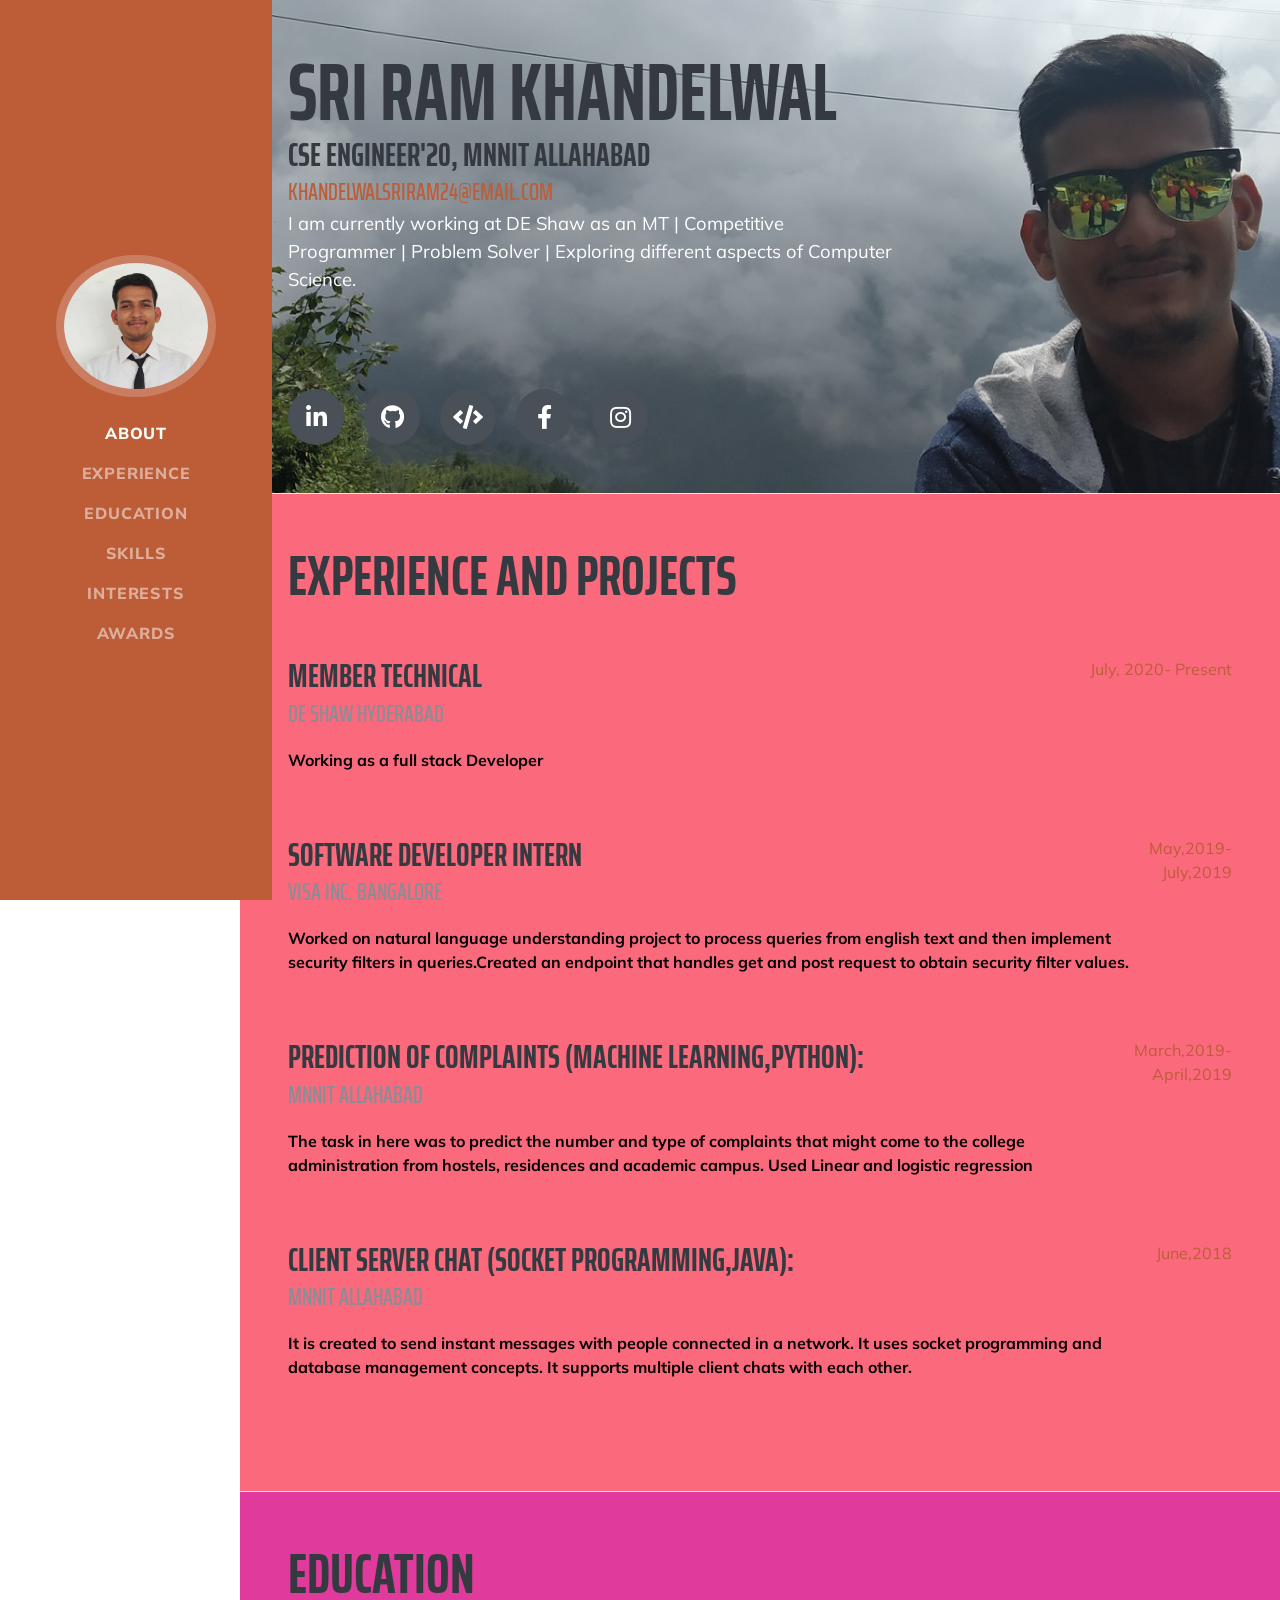
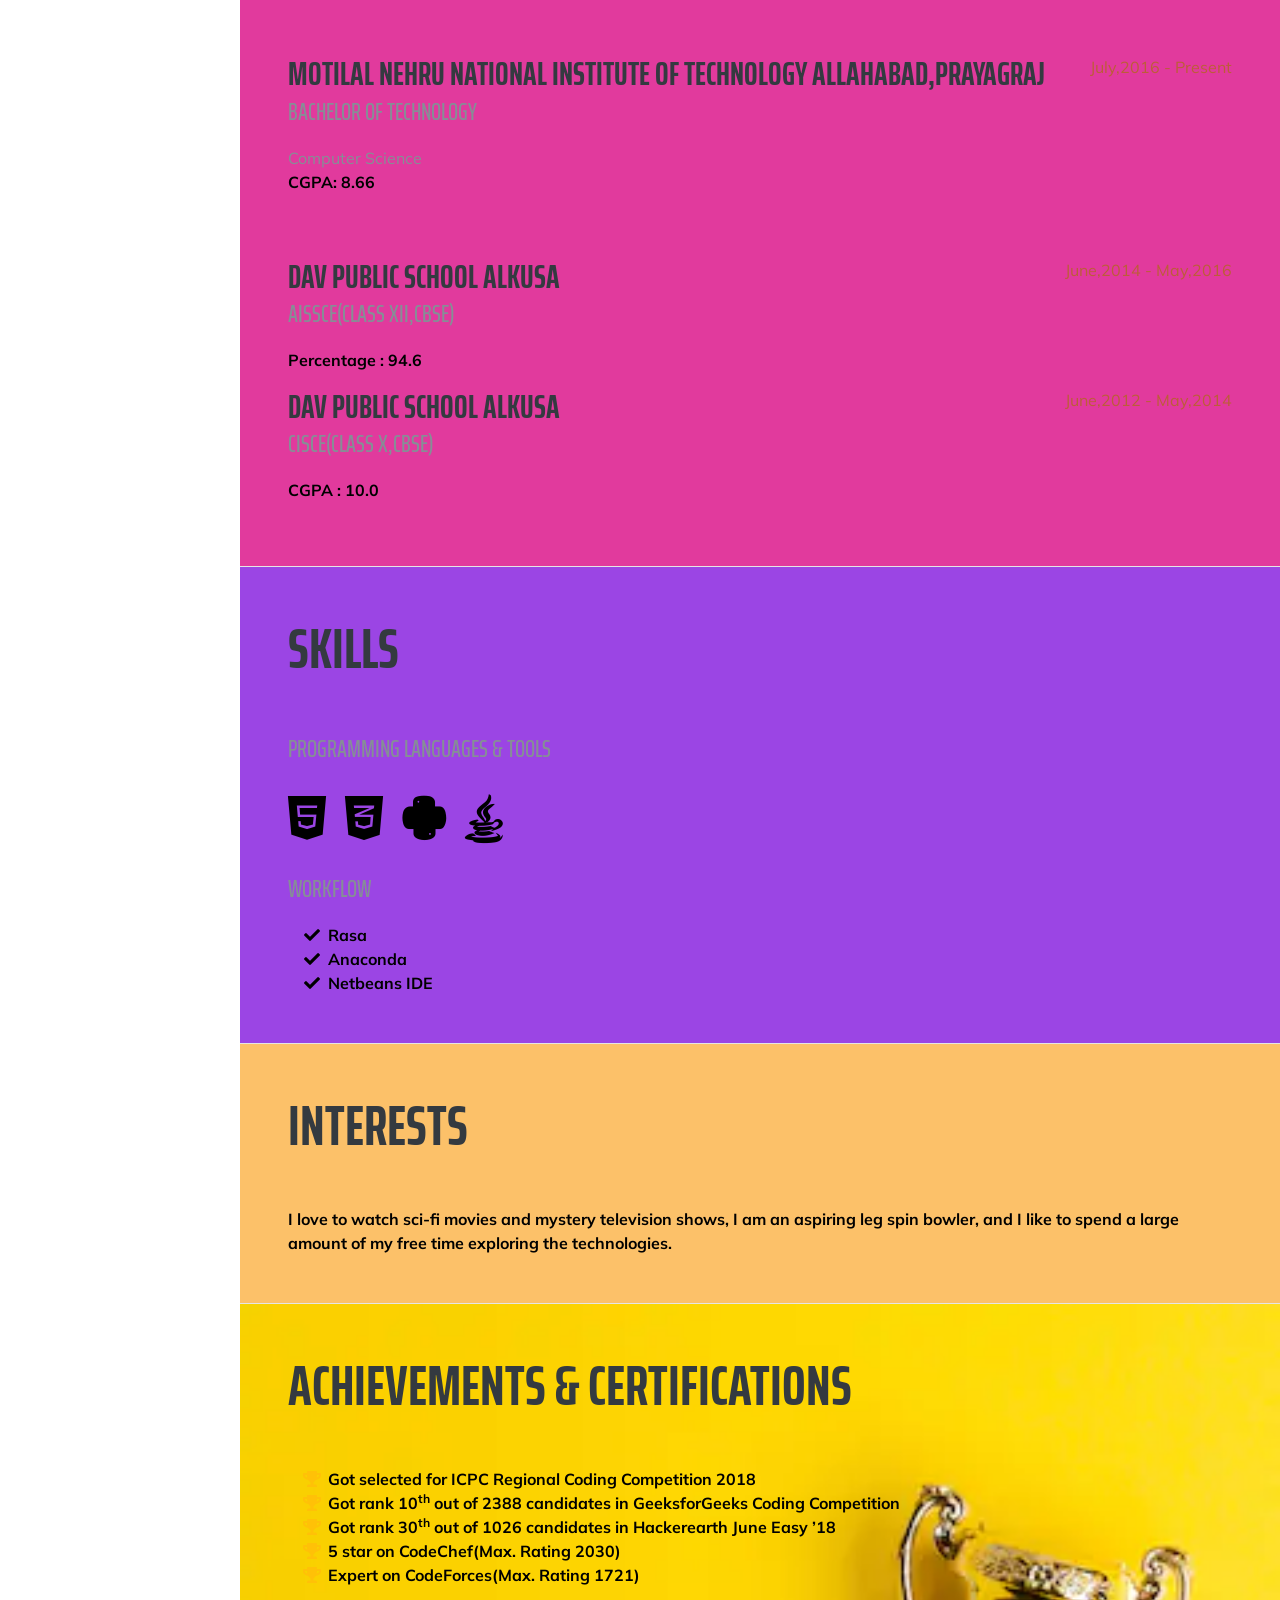
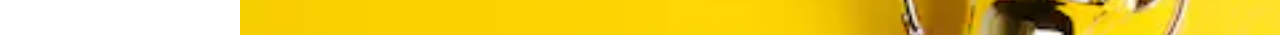
==== commit 1153bff4: "Made rectifications" ====
--- a/index.html
+++ b/index.html
@@ -61,18 +61,23 @@
 
   <div class="container-fluid p-0">
 
-    <section class="resume-section p-3 p-lg-5 d-flex align-items-center" id="about">
+    <section class="resume-section p-3 p-lg-5 d-flex align-items-center sections-block" id="about">
       <img scr='cover.jpeg'>
       <div class="w-100">
-        <h1 class="mb-0">Sri Ram
-          <span class="text-primary">Khandelwal</span>
+        <h1 class="mb-0">
+          Sri Ram Khandelwal
         </h1>
-        <div class="subheading mb-5">MNNIT Allahabad prayagraj,UP(211004)
+        <div class="subheading mb-0">
+          <h3 class="mb-0">
+          CSE Engineer'20, MNNIT Allahabad
+          </h3>
           <a href="mailto:name@email.com">khandelwalsriram24@email.com</a>
         </div>
-        <p class="lead mb-5">
-          I am currently a CSE Final year grad at MNNIT Allahabad | Competitive Programmer | Problem Solver | Exploring different aspects of Computer Science.
+        <div class="introduction-para">
+        <p class="lead mb-5 change introduction-para">
+          I am currently working at DE Shaw as an MT | Competitive Programmer | Problem Solver | Exploring different aspects of Computer Science.
         </p>
+      </div>
         <br><br>
         <div class="social-icons">
           <a href="https://www.linkedin.com/in/sriramkhandelwal/" target="_blank">
@@ -96,9 +101,20 @@
 
     <hr class="m-0">
 
-    <section class="resume-section p-3 p-lg-5 d-flex justify-content-center" id="experience">
+    <section class="resume-section p-3 p-lg-5 d-flex justify-content-center sections-block" id="experience">
       <div class="w-100">
         <h2 class="mb-5">Experience and Projects</h2>
+        
+        <div class="resume-item d-flex flex-column flex-md-row justify-content-between mb-5">
+          <div class="resume-content">
+            <h3 class="mb-0">Member Technical</h3>
+            <div class="subheading mb-3">DE Shaw Hyderabad</div>
+            <p>Working as a full stack Developer</p>
+          </div>
+          <div class="resume-date text-md-right">
+            <span class="text-primary">July, 2020- Present</span>
+          </div>
+        </div>
 
         <div class="resume-item d-flex flex-column flex-md-row justify-content-between mb-5">
           <div class="resume-content">
@@ -144,7 +160,7 @@
 
     <hr class="m-0">
 
-    <section class="resume-section p-3 p-lg-5 d-flex align-items-center" id="education">
+    <section class="resume-section p-3 p-lg-5 d-flex align-items-center sections-block" id="education">
       <div class="w-100">
         <h2 class="mb-5">Education</h2>
 
@@ -187,7 +203,7 @@
 
     <hr class="m-0">
 
-    <section class="resume-section p-3 p-lg-5 d-flex align-items-center" id="skills">
+    <section class="resume-section p-3 p-lg-5 d-flex align-items-center sections-block" id="skills">
       <div class="w-100">
         <h2 class="mb-5">Skills</h2>
 
@@ -224,7 +240,7 @@
 
     <hr class="m-0">
 
-    <section class="resume-section p-3 p-lg-5 d-flex align-items-center" id="interests">
+    <section class="resume-section p-3 p-lg-5 d-flex align-items-center sections-block" id="interests">
       <div class="w-100">
         <h2 class="mb-5">Interests</h2>
         <p class="mb-0">I love to watch sci-fi movies and mystery television shows, I am an aspiring leg spin bowler, and I like to spend a large amount of my free time exploring the technologies.</p>
@@ -233,7 +249,7 @@
 
     <hr class="m-0">
 
-    <section class="resume-section p-3 p-lg-5 d-flex align-items-center" id="awards">
+    <section class="resume-section p-3 p-lg-5 d-flex align-items-center sections-block" id="awards">
       <div class="w-100">
         <h2 class="mb-5">Achievements &amp; Certifications</h2>
         <ul class="fa-ul mb-0">
--- a/css/resume.css
+++ b/css/resume.css
@@ -150,14 +150,6 @@
   min-width: none;
 }
 
-@media (min-width: 768px) {
-  section.resume-section {
-    min-height: 100vh;
-  }
-  section.resume-section .resume-item .resume-date {
-    min-width: 18rem;
-  }
-}
 
 @media (min-width: 992px) {
   section.resume-section {
@@ -182,7 +174,7 @@
   color: #824027;
 }
 #about{
-    background-image: url(../img/cover.jpg);
+    background-image: url(../img/temp2.jpg);
     background-size: cover;
 }
 #awards{
@@ -210,4 +202,8 @@
 li{
   color:black;
   font-weight :bold;
+}
+
+.introduction-para {
+  width: 80% !important;
 }
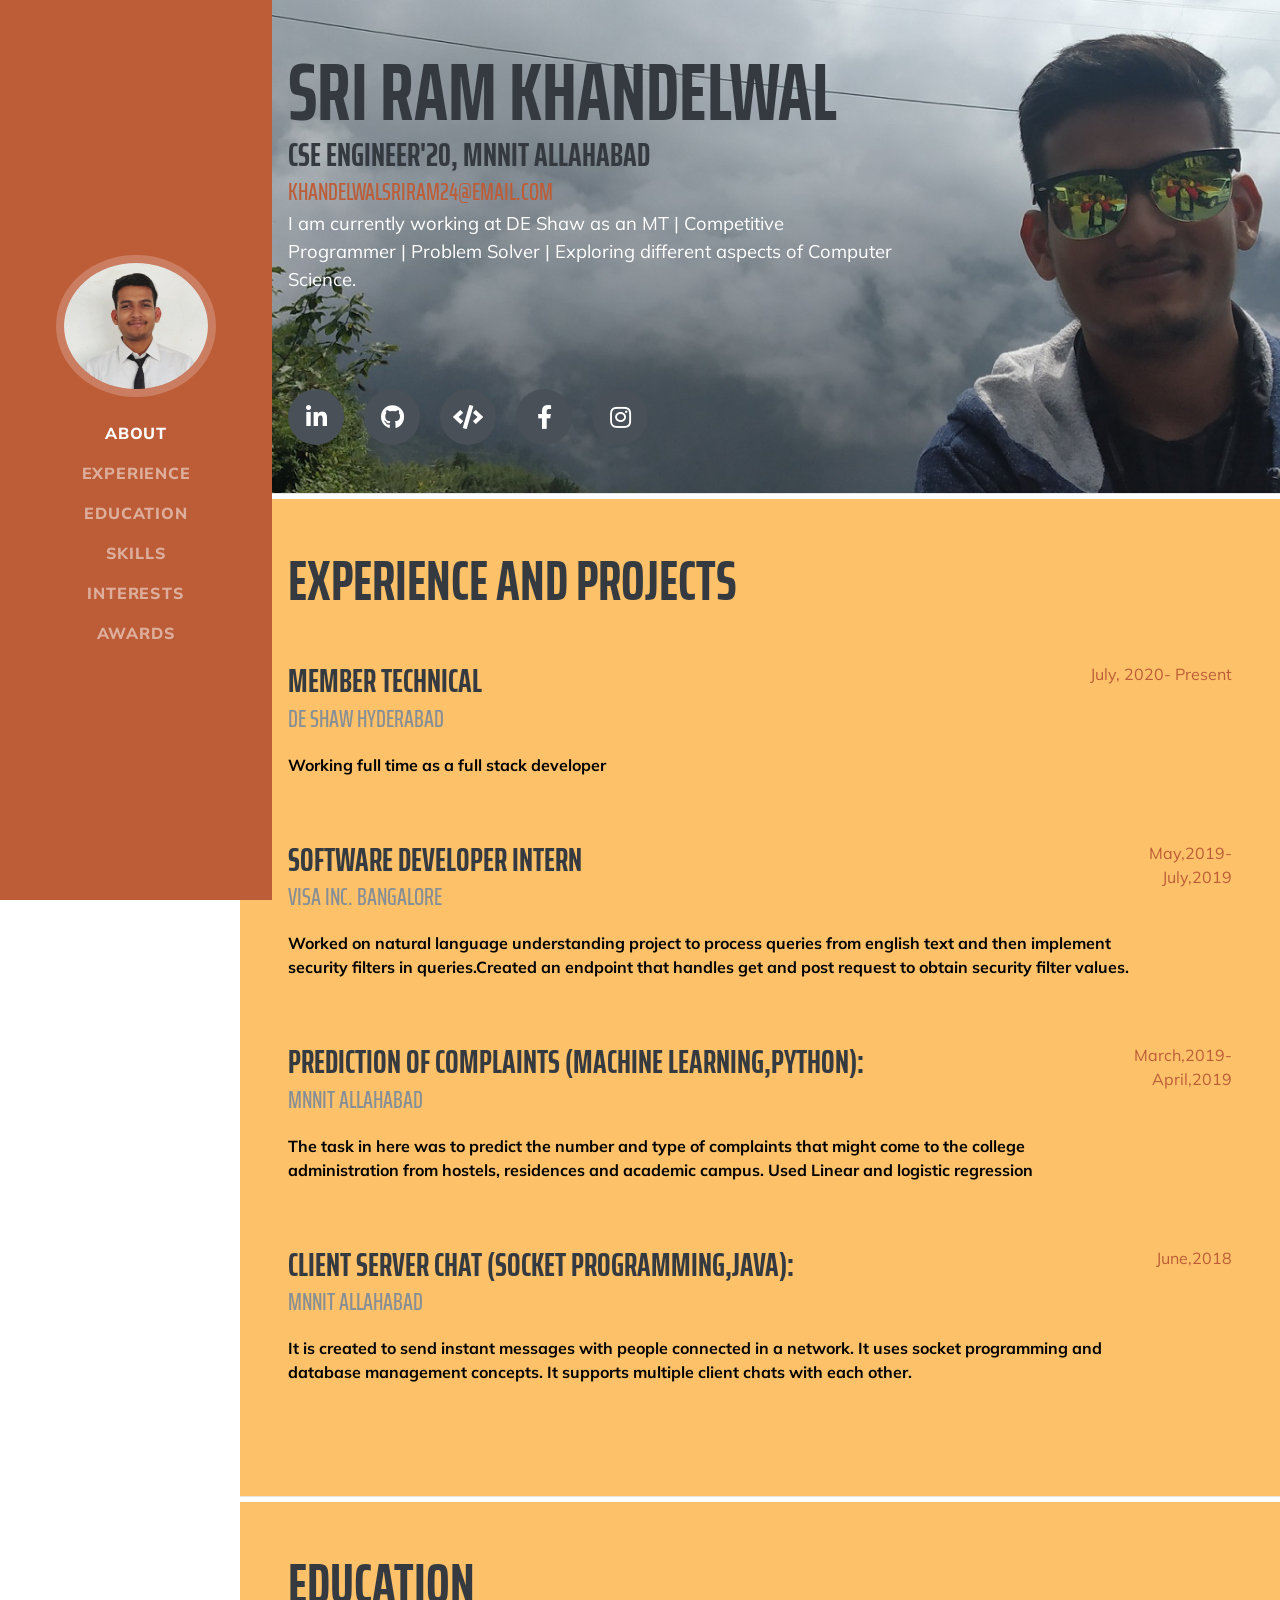
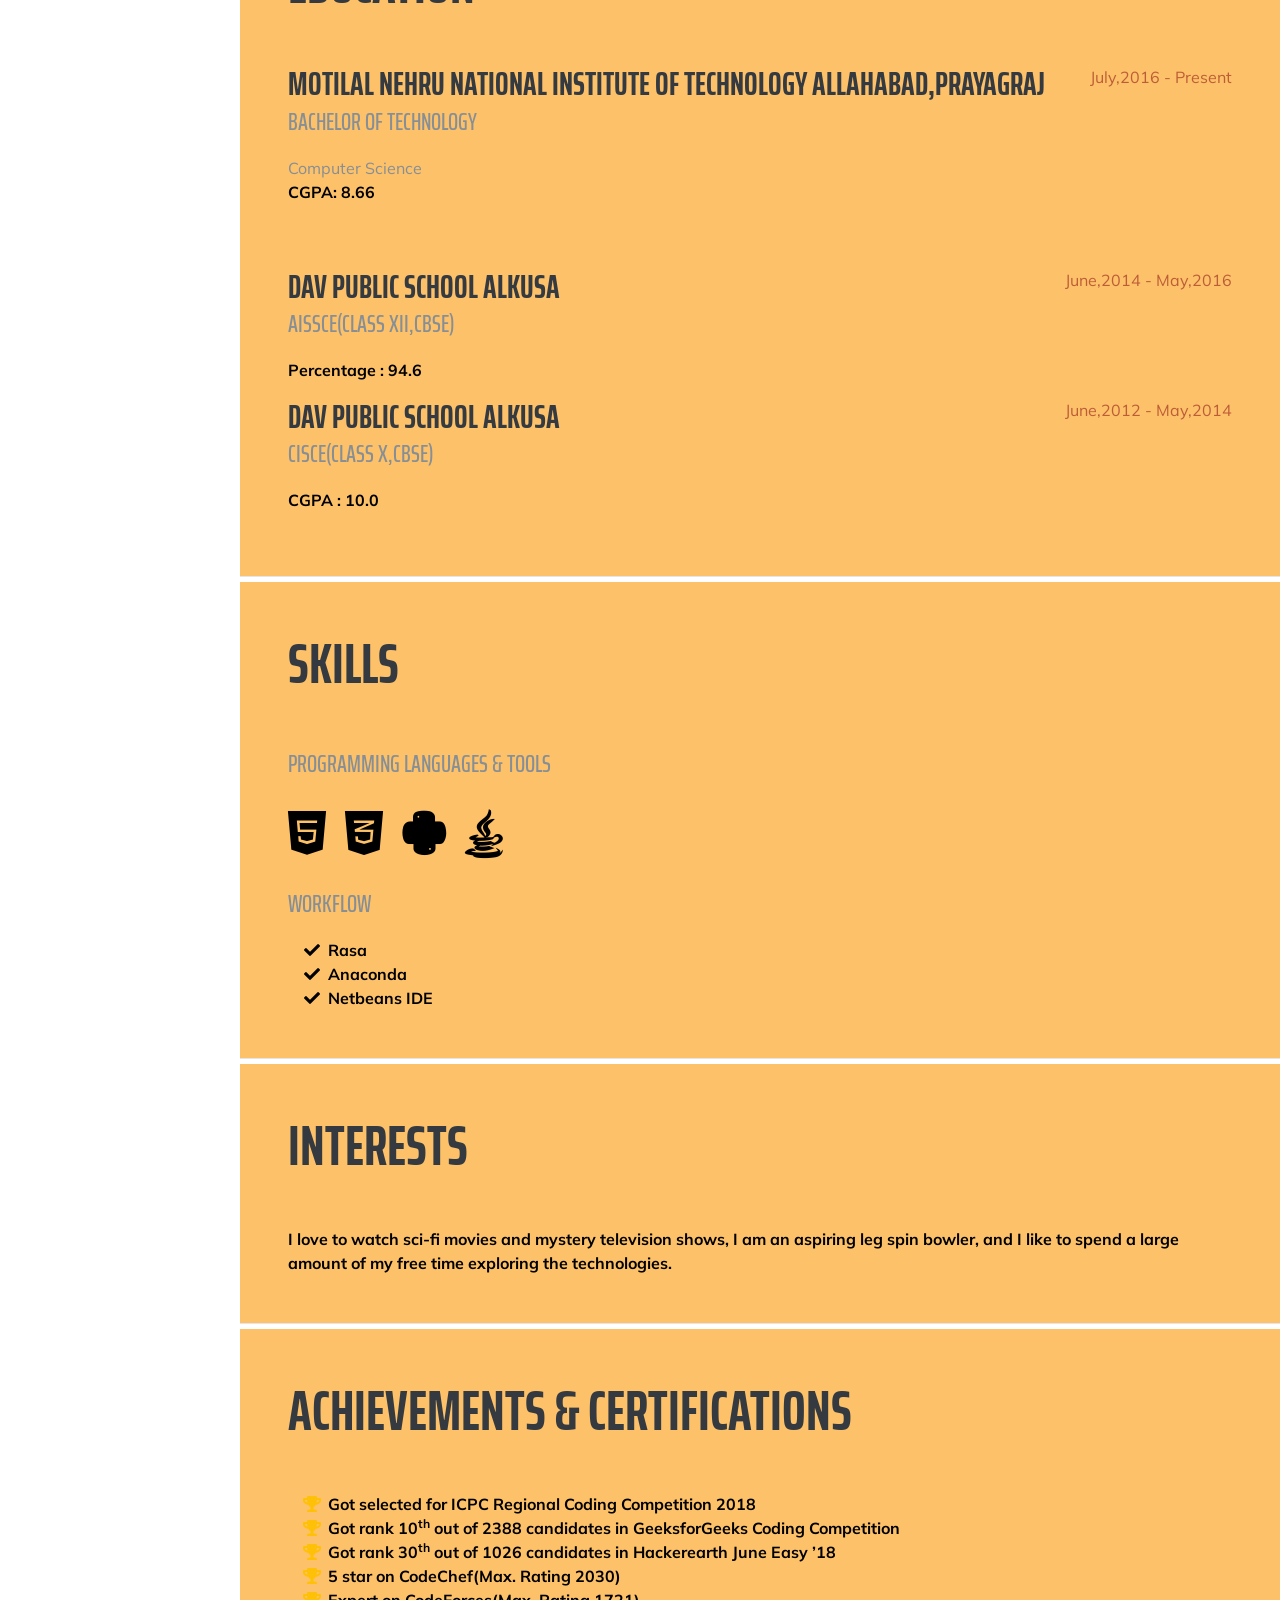
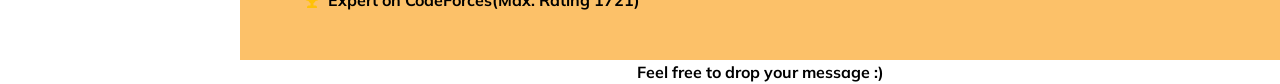
==== commit 33093524: "temp Commit" ====
--- a/index.html
+++ b/index.html
@@ -1,290 +1,389 @@
 <!DOCTYPE html>
 <html lang="en">
-
-<head>
-
-  <meta charset="utf-8">
-  <meta name="viewport" content="width=device-width, initial-scale=1, shrink-to-fit=no">
-  <meta name="description" content="">
-  <meta name="author" content="">
-
-  <title>Sri Ram Khandelwal(ram_24)</title>
-
-  <!-- Bootstrap core CSS -->
-  <link href="vendor/bootstrap/css/bootstrap.min.css" rel="stylesheet">
-
-  <!-- Custom fonts for this template -->
-  <link href="https://fonts.googleapis.com/css?family=Saira+Extra+Condensed:500,700" rel="stylesheet">
-  <link href="https://fonts.googleapis.com/css?family=Muli:400,400i,800,800i" rel="stylesheet">
-  <link href="vendor/fontawesome-free/css/all.min.css" rel="stylesheet">
-
-  <!-- Custom styles for this template -->
-  <link href="css/resume.css" rel="stylesheet">
-
-</head>
-
-<body id="page-top">
-
-  <nav class="navbar navbar-expand-lg navbar-dark bg-primary fixed-top" id="sideNav">
-    <a class="navbar-brand js-scroll-trigger" href="#page-top">
-      <span class="d-block d-lg-none">Sri Ram Khandelwal</span>
-      <span class="d-none d-lg-block">
-      <img class="img-fluid img-profile rounded-circle mx-auto mb-2" src="./img/pic.PNG" alt="">
-      </span>
-    </a>
-    <button class="navbar-toggler" type="button" data-toggle="collapse" data-target="#navbarSupportedContent" aria-controls="navbarSupportedContent" aria-expanded="false" aria-label="Toggle navigation">
-      <span class="navbar-toggler-icon"></span>
-    </button>
-    <div class="collapse navbar-collapse" id="navbarSupportedContent">
-      <ul class="navbar-nav">
-        <li class="nav-item">
-          <a class="nav-link js-scroll-trigger" href="#about">About</a>
-        </li>
-        <li class="nav-item">
-          <a class="nav-link js-scroll-trigger" href="#experience">Experience</a>
-        </li>
-        <li class="nav-item">
-          <a class="nav-link js-scroll-trigger" href="#education">Education</a>
-        </li>
-        <li class="nav-item">
-          <a class="nav-link js-scroll-trigger" href="#skills">Skills</a>
-        </li>
-        <li class="nav-item">
-          <a class="nav-link js-scroll-trigger" href="#interests">Interests</a>
-        </li>
-        <li class="nav-item">
-          <a class="nav-link js-scroll-trigger" href="#awards">Awards</a>
-        </li>
-      </ul>
-    </div>
-  </nav>
-
-  <div class="container-fluid p-0">
-
-    <section class="resume-section p-3 p-lg-5 d-flex align-items-center sections-block" id="about">
-      <img scr='cover.jpeg'>
-      <div class="w-100">
-        <h1 class="mb-0">
-          Sri Ram Khandelwal
-        </h1>
-        <div class="subheading mb-0">
-          <h3 class="mb-0">
-          CSE Engineer'20, MNNIT Allahabad
-          </h3>
-          <a href="mailto:name@email.com">khandelwalsriram24@email.com</a>
-        </div>
-        <div class="introduction-para">
-        <p class="lead mb-5 change introduction-para">
-          I am currently working at DE Shaw as an MT | Competitive Programmer | Problem Solver | Exploring different aspects of Computer Science.
-        </p>
-      </div>
-        <br><br>
-        <div class="social-icons">
-          <a href="https://www.linkedin.com/in/sriramkhandelwal/" target="_blank">
-            <i class="fab fa-linkedin-in"></i>
-          </a>
-          <a href="https://github.com/ram2408" target="_blank">
-            <i class="fab fa-github"></i>
-          </a>
-          <a href="https://www.hackerearth.com/@ram_24" target="_blank">
-            <i class="fas fa-code"></i>
-          </a>
-          <a href="https://www.facebook.com/SriRamKhandelwal24" target="_blank">
-            <i class="fab fa-facebook-f"></i>
-          </a>
-           <a href="https://www.instagram.com/srk._.2408/" target="_blank">
-            <i class="fab fa-instagram"></i>
-          </a>
-        </div>
-      </div>
-    </section>
-
-    <hr class="m-0">
-
-    <section class="resume-section p-3 p-lg-5 d-flex justify-content-center sections-block" id="experience">
-      <div class="w-100">
-        <h2 class="mb-5">Experience and Projects</h2>
-        
-        <div class="resume-item d-flex flex-column flex-md-row justify-content-between mb-5">
-          <div class="resume-content">
-            <h3 class="mb-0">Member Technical</h3>
-            <div class="subheading mb-3">DE Shaw Hyderabad</div>
-            <p>Working as a full stack Developer</p>
-          </div>
-          <div class="resume-date text-md-right">
-            <span class="text-primary">July, 2020- Present</span>
-          </div>
-        </div>
-
-        <div class="resume-item d-flex flex-column flex-md-row justify-content-between mb-5">
-          <div class="resume-content">
-            <h3 class="mb-0">Software Developer Intern</h3>
-            <div class="subheading mb-3">Visa Inc. Bangalore</div>
-            <p>Worked on natural language understanding project to process queries from english text
-and then implement security filters in queries.Created an endpoint that handles get and
-post request to obtain security filter values.</p>
-          </div>
-          <div class="resume-date text-md-right">
-            <span class="text-primary">May,2019- July,2019</span>
-          </div>
-        </div>
-
-        <div class="resume-item d-flex flex-column flex-md-row justify-content-between mb-5">
-          <div class="resume-content">
-            <h3 class="mb-0">PREDICTION OF COMPLAINTS (MACHINE LEARNING,PYTHON):</h3>
-            <div class="subheading mb-3">MNNIT Allahabad</div>
-            <p>The task in here was to predict the number and type of complaints that might come to the college
-administration from hostels, residences and academic campus.
-Used Linear and logistic regression</p>
-          </div>
-          <div class="resume-date text-md-right">
-            <span class="text-primary">March,2019-April,2019</span>
-          </div>
-        </div>
-
-        <div class="resume-item d-flex flex-column flex-md-row justify-content-between mb-5">
-          <div class="resume-content">
-            <h3 class="mb-0">CLIENT SERVER CHAT (SOCKET PROGRAMMING,JAVA):</h3>
-            <div class="subheading mb-3">MNNIT Allahabad</div>
-            <p>It is created to send instant messages with people connected in a network. It uses socket programming and
-database management concepts. It supports multiple client chats with each other.</p>
-          </div>
-          <div class="resume-date text-md-right">
-            <span class="text-primary">June,2018</span>
-          </div>
-        </div>
-
-      </div>
-
-    </section>
-
-    <hr class="m-0">
-
-    <section class="resume-section p-3 p-lg-5 d-flex align-items-center sections-block" id="education">
-      <div class="w-100">
-        <h2 class="mb-5">Education</h2>
-
-        <div class="resume-item d-flex flex-column flex-md-row justify-content-between mb-5">
-          <div class="resume-content">
-            <h3 class="mb-0">Motilal Nehru National Institute Of Technology Allahabad,Prayagraj</h3>
-            <div class="subheading mb-3">Bachelor of Technology</div>
-            <div>Computer Science</div>
-            <p>CGPA: 8.66</p>
-          </div>
-          <div class="resume-date text-md-right">
-            <span class="text-primary">July,2016 - Present</span>
-          </div>
-        </div>
-
-        <div class="resume-item d-flex flex-column flex-md-row justify-content-between">
-          <div class="resume-content">
-            <h3 class="mb-0">DAV Public School Alkusa</h3>
-            <div class="subheading mb-3">AISSCE(Class XII,CBSE)</div>
-            <p>Percentage : 94.6</p>
-          </div>
-          <div class="resume-date text-md-right">
-            <span class="text-primary">June,2014 - May,2016</span>
-          </div>
-        </div>
-
-        <div class="resume-item d-flex flex-column flex-md-row justify-content-between">
-          <div class="resume-content">
-            <h3 class="mb-0">DAV Public School Alkusa</h3>
-            <div class="subheading mb-3">CISCE(Class X,CBSE)</div>
-            <p>CGPA : 10.0</p>
-          </div>
-          <div class="resume-date text-md-right">
-            <span class="text-primary">June,2012 - May,2014</span>
-          </div>
-        </div>
-
-      </div>
-    </section>
-
-    <hr class="m-0">
-
-    <section class="resume-section p-3 p-lg-5 d-flex align-items-center sections-block" id="skills">
-      <div class="w-100">
-        <h2 class="mb-5">Skills</h2>
-
-        <div class="subheading mb-3">Programming Languages &amp; Tools</div>
-        <ul class="list-inline dev-icons">
-          <li class="list-inline-item">
-            <i class="fab fa-html5"></i>
-          </li>
-          <li class="list-inline-item">
-            <i class="fab fa-css3-alt"></i>
-          </li>
-           <li class="list-inline-item">
-            <i class="fab fa-python"></i>
-          </li>
-           <li class="list-inline-item">
-            <i class="fab fa-java"></i>
-          </li>
-        </ul>
-
-        <div class="subheading mb-3">Workflow</div>
-        <ul class="fa-ul mb-0">
-          <li>
-            <i class="fa-li fa fa-check"></i>
-            Rasa</li>
-          <li>
-            <i class="fa-li fa fa-check"></i>
-            Anaconda</li>
-          <li>
-            <i class="fa-li fa fa-check"></i>
-            Netbeans IDE</li>
+  <head>
+    <meta charset="utf-8" />
+    <meta
+      name="viewport"
+      content="width=device-width, initial-scale=1, shrink-to-fit=no"
+    />
+    <meta name="description" content="" />
+    <meta name="author" content="" />
+
+    <title>Sri Ram Khandelwal(ram_24)</title>
+
+    <!-- Bootstrap core CSS -->
+    <link href="vendor/bootstrap/css/bootstrap.min.css" rel="stylesheet" />
+
+    <!-- Custom fonts for this template -->
+    <link
+      href="https://fonts.googleapis.com/css?family=Saira+Extra+Condensed:500,700"
+      rel="stylesheet"
+    />
+    <link
+      href="https://fonts.googleapis.com/css?family=Muli:400,400i,800,800i"
+      rel="stylesheet"
+    />
+    <link href="vendor/fontawesome-free/css/all.min.css" rel="stylesheet" />
+
+    <!-- Custom styles for this template -->
+
+    <link href="css/resume.css" rel="stylesheet" />
+  </head>
+
+  <body id="page-top">
+    <nav
+      class="navbar navbar-expand-lg navbar-dark bg-primary fixed-top"
+      id="sideNav"
+    >
+      <a class="navbar-brand js-scroll-trigger" href="#page-top">
+        <span class="d-block d-lg-none">Sri Ram Khandelwal</span>
+        <span class="d-none d-lg-block">
+          <img
+            class="img-fluid img-profile rounded-circle mx-auto mb-2"
+            src="./img/pic.PNG"
+            alt=""
+          />
+        </span>
+      </a>
+      <button
+        class="navbar-toggler"
+        type="button"
+        data-toggle="collapse"
+        data-target="#navbarSupportedContent"
+        aria-controls="navbarSupportedContent"
+        aria-expanded="false"
+        aria-label="Toggle navigation"
+      >
+        <span class="navbar-toggler-icon"></span>
+      </button>
+      <div class="collapse navbar-collapse" id="navbarSupportedContent">
+        <ul class="navbar-nav">
+          <li class="nav-item">
+            <a class="nav-link js-scroll-trigger" href="#about">About</a>
+          </li>
+          <li class="nav-item">
+            <a class="nav-link js-scroll-trigger" href="#experience"
+              >Experience</a
+            >
+          </li>
+          <li class="nav-item">
+            <a class="nav-link js-scroll-trigger" href="#education"
+              >Education</a
+            >
+          </li>
+          <li class="nav-item">
+            <a class="nav-link js-scroll-trigger" href="#skills">Skills</a>
+          </li>
+          <li class="nav-item">
+            <a class="nav-link js-scroll-trigger" href="#interests"
+              >Interests</a
+            >
+          </li>
+          <li class="nav-item">
+            <a class="nav-link js-scroll-trigger" href="#awards">Awards</a>
+          </li>
         </ul>
       </div>
-    </section>
-
-    <hr class="m-0">
-
-    <section class="resume-section p-3 p-lg-5 d-flex align-items-center sections-block" id="interests">
-      <div class="w-100">
-        <h2 class="mb-5">Interests</h2>
-        <p class="mb-0">I love to watch sci-fi movies and mystery television shows, I am an aspiring leg spin bowler, and I like to spend a large amount of my free time exploring the technologies.</p>
-      </div>
-    </section>
-
-    <hr class="m-0">
-
-    <section class="resume-section p-3 p-lg-5 d-flex align-items-center sections-block" id="awards">
-      <div class="w-100">
-        <h2 class="mb-5">Achievements &amp; Certifications</h2>
-        <ul class="fa-ul mb-0">
-          <li>
-            <i class="fa-li fa fa-trophy text-warning"></i>
-            Got selected for ICPC Regional Coding Competition 2018</li>
-          <li>
-            <i class="fa-li fa fa-trophy text-warning"></i>
-            Got rank 10<sup>th</sup> out of 2388 candidates in GeeksforGeeks Coding Competition</li>
-          <li>
-            <i class="fa-li fa fa-trophy text-warning"></i>
-            Got rank 30<sup>th</sup> out of 1026 candidates in Hackerearth June Easy ’18
-          </li>
-          <li>
-            <i class="fa-li fa fa-trophy text-warning"></i>
-            5 star on CodeChef(Max. Rating 2030)</li>
-          <li>
-            <i class="fa-li fa fa-trophy text-warning"></i>
-            Expert on CodeForces(Max. Rating 1721)</li>
-        </ul>
-      </div>
-    </section>
-
-  </div>
-
-  <!-- Bootstrap core JavaScript -->
-  <script src="vendor/jquery/jquery.min.js"></script>
-  <script src="vendor/bootstrap/js/bootstrap.bundle.min.js"></script>
-
-  <!-- Plugin JavaScript -->
-  <script src="vendor/jquery-easing/jquery.easing.min.js"></script>
-
-  <!-- Custom scripts for this template -->
-  <script src="js/resume.min.js"></script>
-
-</body>
-
-</html>
+    </nav>
+
+    <div class="container-fluid p-0">
+      <section
+        class="resume-section p-3 p-lg-5 d-flex align-items-center sections-block"
+        id="about"
+      >
+        <img scr="cover.jpeg" />
+        <div class="w-100">
+          <h1 class="mb-0">Sri Ram Khandelwal</h1>
+          <div class="subheading mb-0">
+            <h3 class="mb-0">CSE Engineer'20, MNNIT Allahabad</h3>
+            <a href="mailto:name@email.com">khandelwalsriram24@email.com</a>
+          </div>
+          <div class="introduction-para">
+            <p class="lead mb-5 change introduction-para">
+              I am currently working at DE Shaw as an MT | Competitive
+              Programmer | Problem Solver | Exploring different aspects of
+              Computer Science.
+            </p>
+          </div>
+          <br /><br />
+          <div class="social-icons">
+            <a
+              href="https://www.linkedin.com/in/sriramkhandelwal/"
+              target="_blank"
+            >
+              <i class="fab fa-linkedin-in"></i>
+            </a>
+            <a href="https://github.com/ram2408" target="_blank">
+              <i class="fab fa-github"></i>
+            </a>
+            <a href="https://www.hackerearth.com/@ram_24" target="_blank">
+              <i class="fas fa-code"></i>
+            </a>
+            <a
+              href="https://www.facebook.com/SriRamKhandelwal24"
+              target="_blank"
+            >
+              <i class="fab fa-facebook-f"></i>
+            </a>
+            <a href="https://www.instagram.com/srk._.2408/" target="_blank">
+              <i class="fab fa-instagram"></i>
+            </a>
+          </div>
+        </div>
+      </section>
+
+      <hr class="m-0" />
+      <div class="m-0 separator-div"> &nbsp;</div>
+
+      <section
+        class="resume-section p-3 p-lg-5 d-flex justify-content-center sections-block"
+        id="experience"
+      >
+        <div class="w-100">
+          <h2 class="mb-5">Experience and Projects</h2>
+
+          <div
+            class="resume-item d-flex flex-column flex-md-row justify-content-between mb-5"
+          >
+            <div class="resume-content">
+              <h3 class="mb-0">Member Technical</h3>
+              <div class="subheading mb-3">DE Shaw Hyderabad</div>
+              <p>Working full time as a full stack developer</p>
+            </div>
+            <div class="resume-date text-md-right">
+              <span class="text-primary">July, 2020- Present</span>
+            </div>
+          </div>
+
+          <div
+            class="resume-item d-flex flex-column flex-md-row justify-content-between mb-5"
+          >
+            <div class="resume-content">
+              <h3 class="mb-0">Software Developer Intern</h3>
+              <div class="subheading mb-3">Visa Inc. Bangalore</div>
+              <p>
+                Worked on natural language understanding project to process
+                queries from english text and then implement security filters in
+                queries.Created an endpoint that handles get and post request to
+                obtain security filter values.
+              </p>
+            </div>
+            <div class="resume-date text-md-right">
+              <span class="text-primary">May,2019- July,2019</span>
+            </div>
+          </div>
+
+          <div
+            class="resume-item d-flex flex-column flex-md-row justify-content-between mb-5"
+          >
+            <div class="resume-content">
+              <h3 class="mb-0">
+                PREDICTION OF COMPLAINTS (MACHINE LEARNING,PYTHON):
+              </h3>
+              <div class="subheading mb-3">MNNIT Allahabad</div>
+              <p>
+                The task in here was to predict the number and type of
+                complaints that might come to the college administration from
+                hostels, residences and academic campus. Used Linear and
+                logistic regression
+              </p>
+            </div>
+            <div class="resume-date text-md-right">
+              <span class="text-primary">March,2019-April,2019</span>
+            </div>
+          </div>
+
+          <div
+            class="resume-item d-flex flex-column flex-md-row justify-content-between mb-5"
+          >
+            <div class="resume-content">
+              <h3 class="mb-0">
+                CLIENT SERVER CHAT (SOCKET PROGRAMMING,JAVA):
+              </h3>
+              <div class="subheading mb-3">MNNIT Allahabad</div>
+              <p>
+                It is created to send instant messages with people connected in
+                a network. It uses socket programming and database management
+                concepts. It supports multiple client chats with each other.
+              </p>
+            </div>
+            <div class="resume-date text-md-right">
+              <span class="text-primary">June,2018</span>
+            </div>
+          </div>
+        </div>
+      </section>
+
+      <hr class="m-0" />
+      <div class="m-0 separator-div"> &nbsp;</div>
+
+      <section
+        class="resume-section p-3 p-lg-5 d-flex align-items-center sections-block"
+        id="education"
+      >
+        <div class="w-100">
+          <h2 class="mb-5">Education</h2>
+
+          <div
+            class="resume-item d-flex flex-column flex-md-row justify-content-between mb-5"
+          >
+            <div class="resume-content">
+              <h3 class="mb-0">
+                Motilal Nehru National Institute Of Technology
+                Allahabad,Prayagraj
+              </h3>
+              <div class="subheading mb-3">Bachelor of Technology</div>
+              <div>Computer Science</div>
+              <p>CGPA: 8.66</p>
+            </div>
+            <div class="resume-date text-md-right">
+              <span class="text-primary">July,2016 - Present</span>
+            </div>
+          </div>
+
+          <div
+            class="resume-item d-flex flex-column flex-md-row justify-content-between"
+          >
+            <div class="resume-content">
+              <h3 class="mb-0">DAV Public School Alkusa</h3>
+              <div class="subheading mb-3">AISSCE(Class XII,CBSE)</div>
+              <p>Percentage : 94.6</p>
+            </div>
+            <div class="resume-date text-md-right">
+              <span class="text-primary">June,2014 - May,2016</span>
+            </div>
+          </div>
+
+          <div
+            class="resume-item d-flex flex-column flex-md-row justify-content-between"
+          >
+            <div class="resume-content">
+              <h3 class="mb-0">DAV Public School Alkusa</h3>
+              <div class="subheading mb-3">CISCE(Class X,CBSE)</div>
+              <p>CGPA : 10.0</p>
+            </div>
+            <div class="resume-date text-md-right">
+              <span class="text-primary">June,2012 - May,2014</span>
+            </div>
+          </div>
+        </div>
+      </section>
+
+      <hr class="m-0" />
+      <div class="m-0 separator-div"> &nbsp;</div>
+
+      <section
+        class="resume-section p-3 p-lg-5 d-flex align-items-center sections-block"
+        id="skills"
+      >
+        <div class="w-100">
+          <h2 class="mb-5">Skills</h2>
+
+          <div class="subheading mb-3">Programming Languages &amp; Tools</div>
+          <ul class="list-inline dev-icons">
+            <li class="list-inline-item">
+              <i class="fab fa-html5"></i>
+            </li>
+            <li class="list-inline-item">
+              <i class="fab fa-css3-alt"></i>
+            </li>
+            <li class="list-inline-item">
+              <i class="fab fa-python"></i>
+            </li>
+            <li class="list-inline-item">
+              <i class="fab fa-java"></i>
+            </li>
+          </ul>
+
+          <div class="subheading mb-3">Workflow</div>
+          <ul class="fa-ul mb-0">
+            <li>
+              <i class="fa-li fa fa-check"></i>
+              Rasa
+            </li>
+            <li>
+              <i class="fa-li fa fa-check"></i>
+              Anaconda
+            </li>
+            <li>
+              <i class="fa-li fa fa-check"></i>
+              Netbeans IDE
+            </li>
+          </ul>
+        </div>
+      </section>
+
+      <hr class="m-0" />
+      <div class="m-0 separator-div"> &nbsp;</div>
+
+      <section
+        class="resume-section p-3 p-lg-5 d-flex align-items-center sections-block"
+        id="interests"
+      >
+        <div class="w-100">
+          <h2 class="mb-5">Interests</h2>
+          <p class="mb-0">
+            I love to watch sci-fi movies and mystery television shows, I am an
+            aspiring leg spin bowler, and I like to spend a large amount of my
+            free time exploring the technologies.
+          </p>
+        </div>
+      </section>
+
+      <hr class="m-0" />
+      <div class="m-0 separator-div"> &nbsp;</div>
+
+      <section
+        class="resume-section p-3 p-lg-5 d-flex align-items-center sections-block"
+        id="awards"
+      >
+        <div class="w-100">
+          <h2 class="mb-5">Achievements &amp; Certifications</h2>
+          <ul class="fa-ul mb-0">
+            <li>
+              <i class="fa-li fa fa-trophy text-warning"></i>
+              Got selected for ICPC Regional Coding Competition 2018
+            </li>
+            <li>
+              <i class="fa-li fa fa-trophy text-warning"></i>
+              Got rank 10<sup>th</sup> out of 2388 candidates in GeeksforGeeks
+              Coding Competition
+            </li>
+            <li>
+              <i class="fa-li fa fa-trophy text-warning"></i>
+              Got rank 30<sup>th</sup> out of 1026 candidates in Hackerearth
+              June Easy ’18
+            </li>
+            <li>
+              <i class="fa-li fa fa-trophy text-warning"></i>
+              5 star on CodeChef(Max. Rating 2030)
+            </li>
+            <li>
+              <i class="fa-li fa fa-trophy text-warning"></i>
+              Expert on CodeForces(Max. Rating 1721)
+            </li>
+          </ul>
+        </div>
+      </section>
+
+      <section
+        class="sections-block"
+        id="footer"
+      >
+        <div class="footer-div">
+          Feel free to drop your message :)
+        </div>
+      </section>
+    </div>
+
+    <!-- Bootstrap core JavaScript -->
+    <script src="vendor/jquery/jquery.min.js"></script>
+    <script src="vendor/bootstrap/js/bootstrap.bundle.min.js"></script>
+
+    <!-- Plugin JavaScript -->
+    <script src="vendor/jquery-easing/jquery.easing.min.js"></script>
+
+    <!-- Custom scripts for this template -->
+    <script src="js/resume.min.js"></script>
+  </body>
+</html>
--- a/css/resume.css
+++ b/css/resume.css
@@ -5,11 +5,12 @@
  */
 
 body {
-  font-family: 'Muli', -apple-system, BlinkMacSystemFont, 'Segoe UI', Roboto, 'Helvetica Neue', Arial, sans-serif, 'Apple Color Emoji', 'Segoe UI Emoji', 'Segoe UI Symbol', 'Noto Color Emoji';
+  font-family: "Muli", -apple-system, BlinkMacSystemFont, "Segoe UI", Roboto,
+    "Helvetica Neue", Arial, sans-serif, "Apple Color Emoji", "Segoe UI Emoji",
+    "Segoe UI Symbol", "Noto Color Emoji";
   padding-top: 54px;
   color: #868e96;
 }
-
 
 @media (min-width: 992px) {
   body {
@@ -24,7 +25,9 @@
 h4,
 h5,
 h6 {
-  font-family: 'Saira Extra Condensed', -apple-system, BlinkMacSystemFont, 'Segoe UI', Roboto, 'Helvetica Neue', Arial, sans-serif, 'Apple Color Emoji', 'Segoe UI Emoji', 'Segoe UI Symbol', 'Noto Color Emoji';
+  font-family: "Saira Extra Condensed", -apple-system, BlinkMacSystemFont,
+    "Segoe UI", Roboto, "Helvetica Neue", Arial, sans-serif, "Apple Color Emoji",
+    "Segoe UI Emoji", "Segoe UI Symbol", "Noto Color Emoji";
   font-weight: 700;
   text-transform: uppercase;
   color: #343a40;
@@ -46,13 +49,15 @@
 p.lead {
   font-size: 1.15rem;
   font-weight: 400;
-  color:white;
+  color: white;
 }
 
 .subheading {
   text-transform: uppercase;
   font-weight: 500;
-  font-family: 'Saira Extra Condensed', -apple-system, BlinkMacSystemFont, 'Segoe UI', Roboto, 'Helvetica Neue', Arial, sans-serif, 'Apple Color Emoji', 'Segoe UI Emoji', 'Segoe UI Symbol', 'Noto Color Emoji';
+  font-family: "Saira Extra Condensed", -apple-system, BlinkMacSystemFont,
+    "Segoe UI", Roboto, "Helvetica Neue", Arial, sans-serif, "Apple Color Emoji",
+    "Segoe UI Emoji", "Segoe UI Symbol", "Noto Color Emoji";
   font-size: 1.5rem;
 }
 
@@ -74,7 +79,7 @@
 }
 
 .social-icons a:hover {
-  background-color: #BD5D38;
+  background-color: #bd5d38;
 }
 
 .dev-icons {
@@ -82,7 +87,7 @@
 }
 
 .dev-icons .list-inline-item i:hover {
-  color: #BD5D38;
+  color: #bd5d38;
 }
 
 #sideNav .navbar-nav .nav-item .nav-link {
@@ -94,8 +99,8 @@
 #sideNav .navbar-toggler:focus {
   outline-color: #d48a6e;
 }
-h1.mb-0{
-    font-size: 5em;
+h1.mb-0 {
+  font-size: 5em;
 }
 @media (min-width: 992px) {
   #sideNav {
@@ -135,7 +140,7 @@
   #sideNav .navbar-collapse .navbar-nav .nav-item .nav-link {
     display: block;
   }
-  #about{
+  #about {
     background-image: url(../img/cover.jpg);
     background-size: cover;
   }
@@ -150,7 +155,6 @@
   min-width: none;
 }
 
-
 @media (min-width: 992px) {
   section.resume-section {
     padding-top: 3rem !important;
@@ -159,51 +163,60 @@
 }
 
 .bg-primary {
-  background-color: #BD5D38 !important;
+  background-color: #bd5d38 !important;
 }
 
 .text-primary {
-  color: #BD5D38 !important;
+  color: #bd5d38 !important;
 }
 
 a {
-  color: #BD5D38;
-}
-
-a:hover, a:focus, a:active {
+  color: #bd5d38;
+}
+
+a:hover,
+a:focus,
+a:active {
   color: #824027;
 }
-#about{
-    background-image: url(../img/temp2.jpg);
-    background-size: cover;
-}
-#awards{
-    background-image: url(../img/tmp.webp);
-    background-size: cover;
-}
-#interests{
-    background-color: #fcc169;
-    /*background-image: url(../img/interest.jpg);
-    background-size: cover;*/
-}
-#experience{
-  background-color:#fa697c;
-}
-#education{
-  background-color:#e13a9d;
-}
-#skills{
-  background-color: #9b45e4;
-}
-p{
-  color:black;
-  font-weight:bold;
-}
-li{
-  color:black;
-  font-weight :bold;
+#about {
+  background-image: url(../img/temp2.jpg);
+  background-size: cover;
+}
+#awards {
+  background-color: #fcc169;
+}
+#interests {
+  background-color: #fcc169;
+}
+#experience {
+  background-color: #fcc169;
+}
+#education {
+  background-color: #fcc169;
+}
+#skills {
+  background-color: #fcc169;
+}
+p {
+  color: black;
+  font-weight: bold;
+}
+li {
+  color: black;
+  font-weight: bold;
 }
 
 .introduction-para {
   width: 80% !important;
+}
+
+.separator-div{
+  height: 5px;
+}
+
+.footer-div{
+  text-align: center;
+  font-weight: bold;
+  color : black;
 }
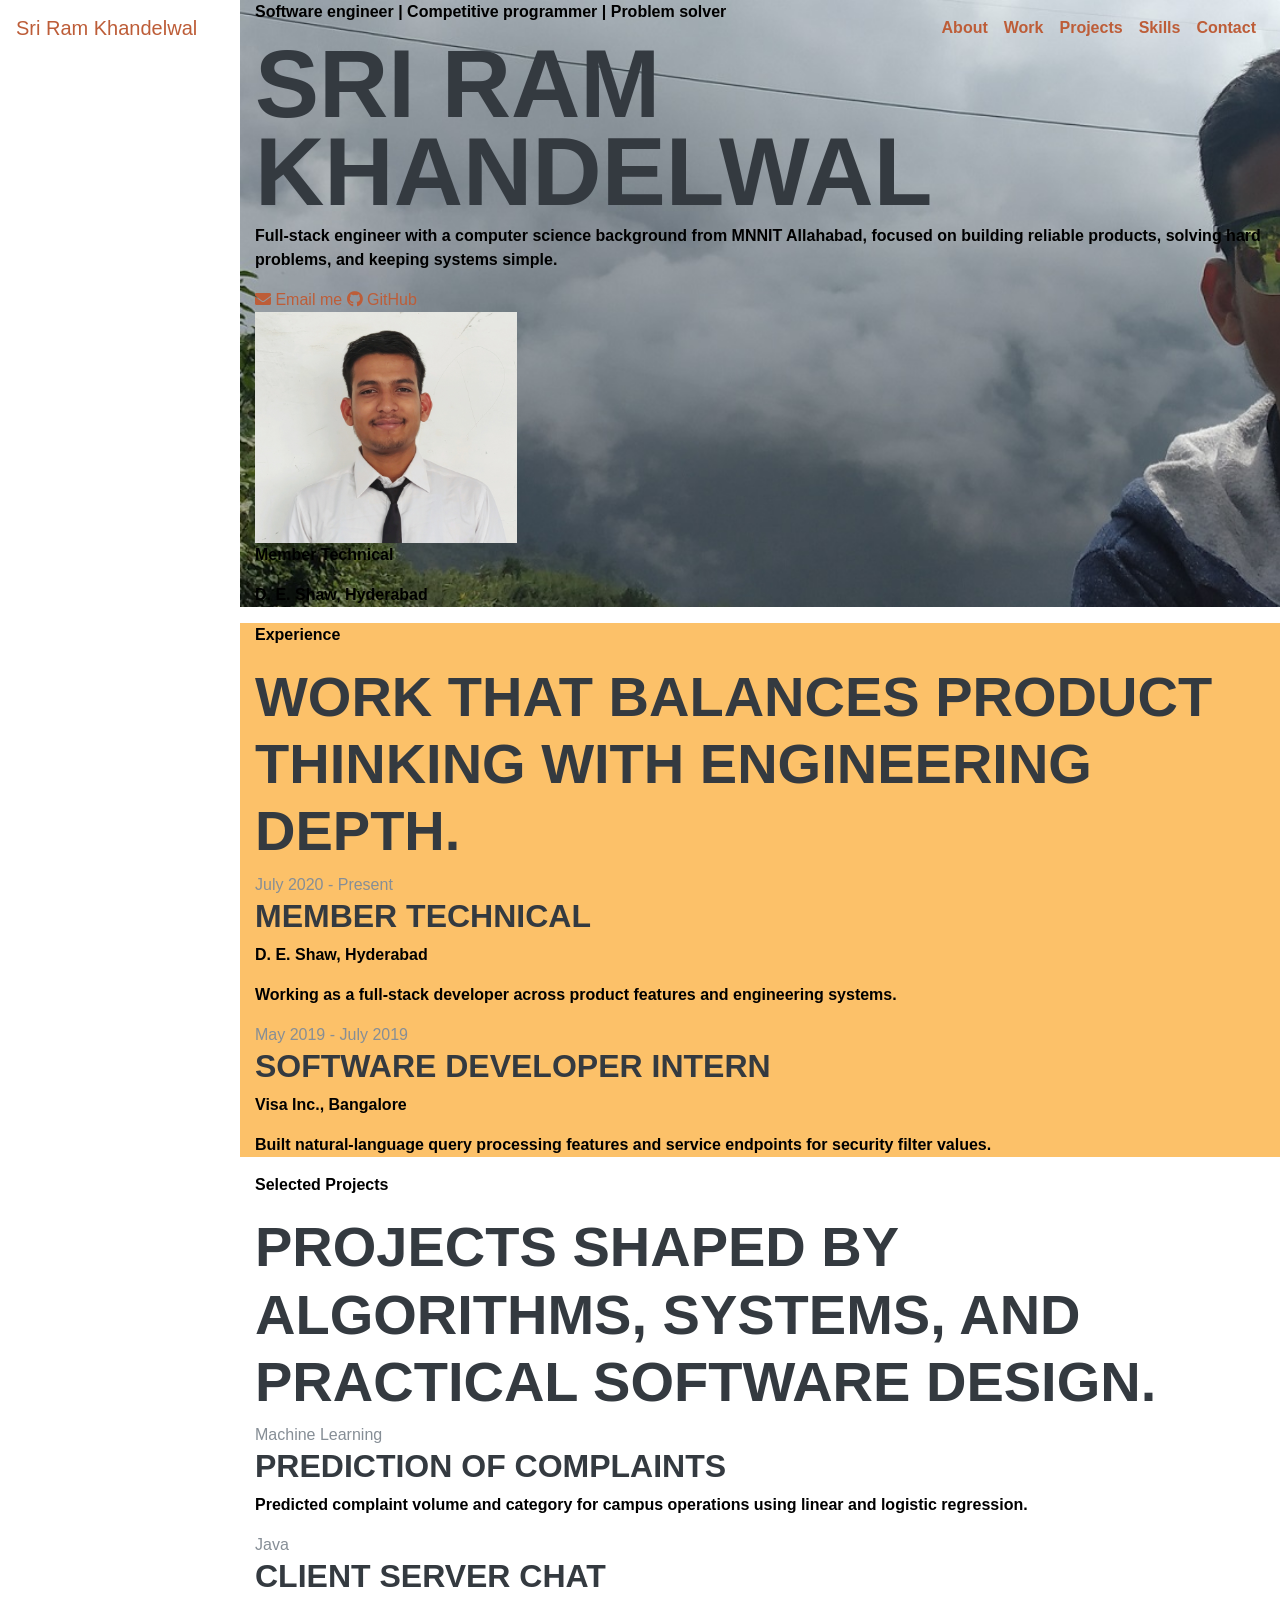
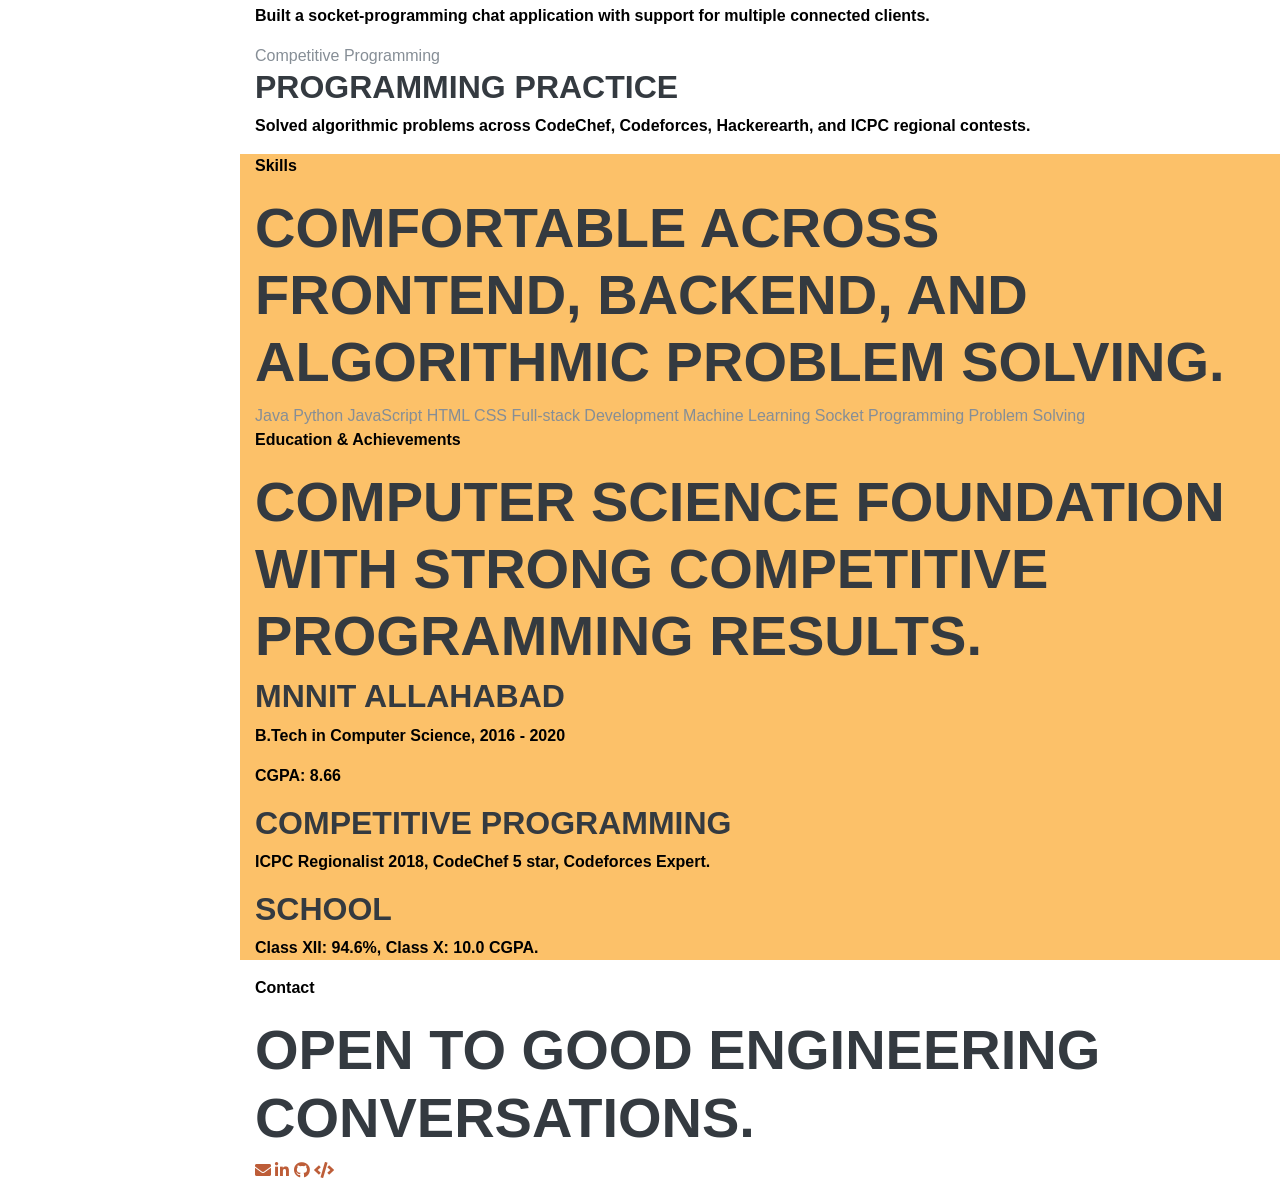
==== commit 0ae42063: "Refresh portfolio homepage" ====
--- a/index.html
+++ b/index.html
@@ -2,388 +2,209 @@
 <html lang="en">
   <head>
     <meta charset="utf-8" />
+    <meta name="viewport" content="width=device-width, initial-scale=1, shrink-to-fit=no" />
     <meta
-      name="viewport"
-      content="width=device-width, initial-scale=1, shrink-to-fit=no"
+      name="description"
+      content="Portfolio of Sri Ram Khandelwal, a full-stack software engineer and competitive programmer."
     />
-    <meta name="description" content="" />
-    <meta name="author" content="" />
-
-    <title>Sri Ram Khandelwal(ram_24)</title>
-
-    <!-- Bootstrap core CSS -->
+    <meta name="author" content="Sri Ram Khandelwal" />
+
+    <title>Sri Ram Khandelwal | Software Engineer</title>
+    <link rel="icon" href="icon.jfif" type="image/x-icon" />
+
     <link href="vendor/bootstrap/css/bootstrap.min.css" rel="stylesheet" />
-
-    <!-- Custom fonts for this template -->
-    <link
-      href="https://fonts.googleapis.com/css?family=Saira+Extra+Condensed:500,700"
-      rel="stylesheet"
-    />
-    <link
-      href="https://fonts.googleapis.com/css?family=Muli:400,400i,800,800i"
-      rel="stylesheet"
-    />
     <link href="vendor/fontawesome-free/css/all.min.css" rel="stylesheet" />
-
-    <!-- Custom styles for this template -->
-
     <link href="css/resume.css" rel="stylesheet" />
   </head>
 
   <body id="page-top">
-    <nav
-      class="navbar navbar-expand-lg navbar-dark bg-primary fixed-top"
-      id="sideNav"
-    >
-      <a class="navbar-brand js-scroll-trigger" href="#page-top">
-        <span class="d-block d-lg-none">Sri Ram Khandelwal</span>
-        <span class="d-none d-lg-block">
-          <img
-            class="img-fluid img-profile rounded-circle mx-auto mb-2"
-            src="./img/pic.PNG"
-            alt=""
-          />
-        </span>
-      </a>
+    <nav class="navbar navbar-expand-lg site-nav fixed-top" aria-label="Primary navigation">
+      <a class="navbar-brand" href="#page-top">Sri Ram Khandelwal</a>
       <button
         class="navbar-toggler"
         type="button"
         data-toggle="collapse"
-        data-target="#navbarSupportedContent"
-        aria-controls="navbarSupportedContent"
+        data-target="#mainNavigation"
+        aria-controls="mainNavigation"
         aria-expanded="false"
         aria-label="Toggle navigation"
       >
         <span class="navbar-toggler-icon"></span>
       </button>
-      <div class="collapse navbar-collapse" id="navbarSupportedContent">
-        <ul class="navbar-nav">
-          <li class="nav-item">
-            <a class="nav-link js-scroll-trigger" href="#about">About</a>
-          </li>
-          <li class="nav-item">
-            <a class="nav-link js-scroll-trigger" href="#experience"
-              >Experience</a
-            >
-          </li>
-          <li class="nav-item">
-            <a class="nav-link js-scroll-trigger" href="#education"
-              >Education</a
-            >
-          </li>
-          <li class="nav-item">
-            <a class="nav-link js-scroll-trigger" href="#skills">Skills</a>
-          </li>
-          <li class="nav-item">
-            <a class="nav-link js-scroll-trigger" href="#interests"
-              >Interests</a
-            >
-          </li>
-          <li class="nav-item">
-            <a class="nav-link js-scroll-trigger" href="#awards">Awards</a>
-          </li>
+      <div class="collapse navbar-collapse" id="mainNavigation">
+        <ul class="navbar-nav ml-auto">
+          <li class="nav-item"><a class="nav-link" href="#about">About</a></li>
+          <li class="nav-item"><a class="nav-link" href="#experience">Work</a></li>
+          <li class="nav-item"><a class="nav-link" href="#projects">Projects</a></li>
+          <li class="nav-item"><a class="nav-link" href="#skills">Skills</a></li>
+          <li class="nav-item"><a class="nav-link" href="#contact">Contact</a></li>
         </ul>
       </div>
     </nav>
 
-    <div class="container-fluid p-0">
-      <section
-        class="resume-section p-3 p-lg-5 d-flex align-items-center sections-block"
-        id="about"
-      >
-        <img scr="cover.jpeg" />
-        <div class="w-100">
-          <h1 class="mb-0">Sri Ram Khandelwal</h1>
-          <div class="subheading mb-0">
-            <h3 class="mb-0">CSE Engineer'20, MNNIT Allahabad</h3>
-            <a href="mailto:name@email.com">khandelwalsriram24@email.com</a>
-          </div>
-          <div class="introduction-para">
-            <p class="lead mb-5 change introduction-para">
-              I am currently working at DE Shaw as an MT | Competitive
-              Programmer | Problem Solver | Exploring different aspects of
-              Computer Science.
-            </p>
-          </div>
-          <br /><br />
-          <div class="social-icons">
-            <a
-              href="https://www.linkedin.com/in/sriramkhandelwal/"
-              target="_blank"
-            >
-              <i class="fab fa-linkedin-in"></i>
-            </a>
-            <a href="https://github.com/ram2408" target="_blank">
-              <i class="fab fa-github"></i>
-            </a>
-            <a href="https://www.hackerearth.com/@ram_24" target="_blank">
-              <i class="fas fa-code"></i>
-            </a>
-            <a
-              href="https://www.facebook.com/SriRamKhandelwal24"
-              target="_blank"
-            >
-              <i class="fab fa-facebook-f"></i>
-            </a>
-            <a href="https://www.instagram.com/srk._.2408/" target="_blank">
-              <i class="fab fa-instagram"></i>
-            </a>
-          </div>
-        </div>
-      </section>
-
-      <hr class="m-0" />
-      <div class="m-0 separator-div"> &nbsp;</div>
-
-      <section
-        class="resume-section p-3 p-lg-5 d-flex justify-content-center sections-block"
-        id="experience"
-      >
-        <div class="w-100">
-          <h2 class="mb-5">Experience and Projects</h2>
-
-          <div
-            class="resume-item d-flex flex-column flex-md-row justify-content-between mb-5"
-          >
-            <div class="resume-content">
-              <h3 class="mb-0">Member Technical</h3>
-              <div class="subheading mb-3">DE Shaw Hyderabad</div>
-              <p>Working full time as a full stack developer</p>
+    <main>
+      <section class="hero-section" id="about">
+        <div class="container">
+          <div class="hero-grid">
+            <div class="hero-copy">
+              <p class="eyebrow">Software engineer | Competitive programmer | Problem solver</p>
+              <h1>Sri Ram Khandelwal</h1>
+              <p class="hero-lede">
+                Full-stack engineer with a computer science background from MNNIT Allahabad,
+                focused on building reliable products, solving hard problems, and keeping systems simple.
+              </p>
+              <div class="hero-actions" aria-label="Primary actions">
+                <a class="button button-primary" href="mailto:khandelwalsriram24@email.com">
+                  <i class="fas fa-envelope" aria-hidden="true"></i>
+                  Email me
+                </a>
+                <a class="button button-secondary" href="https://github.com/ram2408" target="_blank" rel="noopener noreferrer">
+                  <i class="fab fa-github" aria-hidden="true"></i>
+                  GitHub
+                </a>
+              </div>
             </div>
-            <div class="resume-date text-md-right">
-              <span class="text-primary">July, 2020- Present</span>
+            <div class="profile-panel" aria-label="Profile summary">
+              <img class="profile-photo" src="./img/pic.PNG" alt="Sri Ram Khandelwal" />
+              <div>
+                <p class="profile-title">Member Technical</p>
+                <p class="profile-meta">D. E. Shaw, Hyderabad</p>
+              </div>
             </div>
           </div>
-
-          <div
-            class="resume-item d-flex flex-column flex-md-row justify-content-between mb-5"
-          >
-            <div class="resume-content">
-              <h3 class="mb-0">Software Developer Intern</h3>
-              <div class="subheading mb-3">Visa Inc. Bangalore</div>
+        </div>
+      </section>
+
+      <section class="section" id="experience">
+        <div class="container">
+          <div class="section-heading">
+            <p class="eyebrow">Experience</p>
+            <h2>Work that balances product thinking with engineering depth.</h2>
+          </div>
+          <div class="timeline">
+            <article class="timeline-item">
+              <div class="timeline-date">July 2020 - Present</div>
+              <div class="timeline-content">
+                <h3>Member Technical</h3>
+                <p class="item-meta">D. E. Shaw, Hyderabad</p>
+                <p>Working as a full-stack developer across product features and engineering systems.</p>
+              </div>
+            </article>
+            <article class="timeline-item">
+              <div class="timeline-date">May 2019 - July 2019</div>
+              <div class="timeline-content">
+                <h3>Software Developer Intern</h3>
+                <p class="item-meta">Visa Inc., Bangalore</p>
+                <p>
+                  Built natural-language query processing features and service endpoints for security filter values.
+                </p>
+              </div>
+            </article>
+          </div>
+        </div>
+      </section>
+
+      <section class="section section-muted" id="projects">
+        <div class="container">
+          <div class="section-heading">
+            <p class="eyebrow">Selected Projects</p>
+            <h2>Projects shaped by algorithms, systems, and practical software design.</h2>
+          </div>
+          <div class="project-grid">
+            <article class="project-card">
+              <span class="project-tag">Machine Learning</span>
+              <h3>Prediction of Complaints</h3>
               <p>
-                Worked on natural language understanding project to process
-                queries from english text and then implement security filters in
-                queries.Created an endpoint that handles get and post request to
-                obtain security filter values.
-              </p>
-            </div>
-            <div class="resume-date text-md-right">
-              <span class="text-primary">May,2019- July,2019</span>
-            </div>
-          </div>
-
-          <div
-            class="resume-item d-flex flex-column flex-md-row justify-content-between mb-5"
-          >
-            <div class="resume-content">
-              <h3 class="mb-0">
-                PREDICTION OF COMPLAINTS (MACHINE LEARNING,PYTHON):
-              </h3>
-              <div class="subheading mb-3">MNNIT Allahabad</div>
+                Predicted complaint volume and category for campus operations using linear and logistic regression.
+              </p>
+            </article>
+            <article class="project-card">
+              <span class="project-tag">Java</span>
+              <h3>Client Server Chat</h3>
               <p>
-                The task in here was to predict the number and type of
-                complaints that might come to the college administration from
-                hostels, residences and academic campus. Used Linear and
-                logistic regression
-              </p>
-            </div>
-            <div class="resume-date text-md-right">
-              <span class="text-primary">March,2019-April,2019</span>
-            </div>
-          </div>
-
-          <div
-            class="resume-item d-flex flex-column flex-md-row justify-content-between mb-5"
-          >
-            <div class="resume-content">
-              <h3 class="mb-0">
-                CLIENT SERVER CHAT (SOCKET PROGRAMMING,JAVA):
-              </h3>
-              <div class="subheading mb-3">MNNIT Allahabad</div>
+                Built a socket-programming chat application with support for multiple connected clients.
+              </p>
+            </article>
+            <article class="project-card">
+              <span class="project-tag">Competitive Programming</span>
+              <h3>Programming Practice</h3>
               <p>
-                It is created to send instant messages with people connected in
-                a network. It uses socket programming and database management
-                concepts. It supports multiple client chats with each other.
-              </p>
-            </div>
-            <div class="resume-date text-md-right">
-              <span class="text-primary">June,2018</span>
-            </div>
-          </div>
-        </div>
-      </section>
-
-      <hr class="m-0" />
-      <div class="m-0 separator-div"> &nbsp;</div>
-
-      <section
-        class="resume-section p-3 p-lg-5 d-flex align-items-center sections-block"
-        id="education"
-      >
-        <div class="w-100">
-          <h2 class="mb-5">Education</h2>
-
-          <div
-            class="resume-item d-flex flex-column flex-md-row justify-content-between mb-5"
-          >
-            <div class="resume-content">
-              <h3 class="mb-0">
-                Motilal Nehru National Institute Of Technology
-                Allahabad,Prayagraj
-              </h3>
-              <div class="subheading mb-3">Bachelor of Technology</div>
-              <div>Computer Science</div>
+                Solved algorithmic problems across CodeChef, Codeforces, Hackerearth, and ICPC regional contests.
+              </p>
+            </article>
+          </div>
+        </div>
+      </section>
+
+      <section class="section" id="skills">
+        <div class="container two-column-section">
+          <div class="section-heading compact">
+            <p class="eyebrow">Skills</p>
+            <h2>Comfortable across frontend, backend, and algorithmic problem solving.</h2>
+          </div>
+          <div class="skills-list" aria-label="Skills">
+            <span>Java</span>
+            <span>Python</span>
+            <span>JavaScript</span>
+            <span>HTML</span>
+            <span>CSS</span>
+            <span>Full-stack Development</span>
+            <span>Machine Learning</span>
+            <span>Socket Programming</span>
+            <span>Problem Solving</span>
+          </div>
+        </div>
+      </section>
+
+      <section class="section section-muted" id="education">
+        <div class="container">
+          <div class="section-heading">
+            <p class="eyebrow">Education & Achievements</p>
+            <h2>Computer science foundation with strong competitive programming results.</h2>
+          </div>
+          <div class="achievement-grid">
+            <article>
+              <h3>MNNIT Allahabad</h3>
+              <p>B.Tech in Computer Science, 2016 - 2020</p>
               <p>CGPA: 8.66</p>
-            </div>
-            <div class="resume-date text-md-right">
-              <span class="text-primary">July,2016 - Present</span>
-            </div>
-          </div>
-
-          <div
-            class="resume-item d-flex flex-column flex-md-row justify-content-between"
-          >
-            <div class="resume-content">
-              <h3 class="mb-0">DAV Public School Alkusa</h3>
-              <div class="subheading mb-3">AISSCE(Class XII,CBSE)</div>
-              <p>Percentage : 94.6</p>
-            </div>
-            <div class="resume-date text-md-right">
-              <span class="text-primary">June,2014 - May,2016</span>
-            </div>
-          </div>
-
-          <div
-            class="resume-item d-flex flex-column flex-md-row justify-content-between"
-          >
-            <div class="resume-content">
-              <h3 class="mb-0">DAV Public School Alkusa</h3>
-              <div class="subheading mb-3">CISCE(Class X,CBSE)</div>
-              <p>CGPA : 10.0</p>
-            </div>
-            <div class="resume-date text-md-right">
-              <span class="text-primary">June,2012 - May,2014</span>
-            </div>
-          </div>
-        </div>
-      </section>
-
-      <hr class="m-0" />
-      <div class="m-0 separator-div"> &nbsp;</div>
-
-      <section
-        class="resume-section p-3 p-lg-5 d-flex align-items-center sections-block"
-        id="skills"
-      >
-        <div class="w-100">
-          <h2 class="mb-5">Skills</h2>
-
-          <div class="subheading mb-3">Programming Languages &amp; Tools</div>
-          <ul class="list-inline dev-icons">
-            <li class="list-inline-item">
-              <i class="fab fa-html5"></i>
-            </li>
-            <li class="list-inline-item">
-              <i class="fab fa-css3-alt"></i>
-            </li>
-            <li class="list-inline-item">
-              <i class="fab fa-python"></i>
-            </li>
-            <li class="list-inline-item">
-              <i class="fab fa-java"></i>
-            </li>
-          </ul>
-
-          <div class="subheading mb-3">Workflow</div>
-          <ul class="fa-ul mb-0">
-            <li>
-              <i class="fa-li fa fa-check"></i>
-              Rasa
-            </li>
-            <li>
-              <i class="fa-li fa fa-check"></i>
-              Anaconda
-            </li>
-            <li>
-              <i class="fa-li fa fa-check"></i>
-              Netbeans IDE
-            </li>
-          </ul>
-        </div>
-      </section>
-
-      <hr class="m-0" />
-      <div class="m-0 separator-div"> &nbsp;</div>
-
-      <section
-        class="resume-section p-3 p-lg-5 d-flex align-items-center sections-block"
-        id="interests"
-      >
-        <div class="w-100">
-          <h2 class="mb-5">Interests</h2>
-          <p class="mb-0">
-            I love to watch sci-fi movies and mystery television shows, I am an
-            aspiring leg spin bowler, and I like to spend a large amount of my
-            free time exploring the technologies.
-          </p>
-        </div>
-      </section>
-
-      <hr class="m-0" />
-      <div class="m-0 separator-div"> &nbsp;</div>
-
-      <section
-        class="resume-section p-3 p-lg-5 d-flex align-items-center sections-block"
-        id="awards"
-      >
-        <div class="w-100">
-          <h2 class="mb-5">Achievements &amp; Certifications</h2>
-          <ul class="fa-ul mb-0">
-            <li>
-              <i class="fa-li fa fa-trophy text-warning"></i>
-              Got selected for ICPC Regional Coding Competition 2018
-            </li>
-            <li>
-              <i class="fa-li fa fa-trophy text-warning"></i>
-              Got rank 10<sup>th</sup> out of 2388 candidates in GeeksforGeeks
-              Coding Competition
-            </li>
-            <li>
-              <i class="fa-li fa fa-trophy text-warning"></i>
-              Got rank 30<sup>th</sup> out of 1026 candidates in Hackerearth
-              June Easy ’18
-            </li>
-            <li>
-              <i class="fa-li fa fa-trophy text-warning"></i>
-              5 star on CodeChef(Max. Rating 2030)
-            </li>
-            <li>
-              <i class="fa-li fa fa-trophy text-warning"></i>
-              Expert on CodeForces(Max. Rating 1721)
-            </li>
-          </ul>
-        </div>
-      </section>
-
-      <section
-        class="sections-block"
-        id="footer"
-      >
-        <div class="footer-div">
-          Feel free to drop your message :)
-        </div>
-      </section>
-    </div>
-
-    <!-- Bootstrap core JavaScript -->
+            </article>
+            <article>
+              <h3>Competitive Programming</h3>
+              <p>ICPC Regionalist 2018, CodeChef 5 star, Codeforces Expert.</p>
+            </article>
+            <article>
+              <h3>School</h3>
+              <p>Class XII: 94.6%, Class X: 10.0 CGPA.</p>
+            </article>
+          </div>
+        </div>
+      </section>
+
+      <section class="contact-section" id="contact">
+        <div class="container contact-grid">
+          <div>
+            <p class="eyebrow">Contact</p>
+            <h2>Open to good engineering conversations.</h2>
+          </div>
+          <div class="social-links" aria-label="Social links">
+            <a href="mailto:khandelwalsriram24@email.com" aria-label="Email Sri Ram Khandelwal">
+              <i class="fas fa-envelope" aria-hidden="true"></i>
+            </a>
+            <a href="https://www.linkedin.com/in/sriramkhandelwal/" target="_blank" rel="noopener noreferrer" aria-label="LinkedIn profile">
+              <i class="fab fa-linkedin-in" aria-hidden="true"></i>
+            </a>
+            <a href="https://github.com/ram2408" target="_blank" rel="noopener noreferrer" aria-label="GitHub profile">
+              <i class="fab fa-github" aria-hidden="true"></i>
+            </a>
+            <a href="https://www.hackerearth.com/@ram_24" target="_blank" rel="noopener noreferrer" aria-label="Hackerearth profile">
+              <i class="fas fa-code" aria-hidden="true"></i>
+            </a>
+          </div>
+        </div>
+      </section>
+    </main>
+
     <script src="vendor/jquery/jquery.min.js"></script>
     <script src="vendor/bootstrap/js/bootstrap.bundle.min.js"></script>
-
-    <!-- Plugin JavaScript -->
-    <script src="vendor/jquery-easing/jquery.easing.min.js"></script>
-
-    <!-- Custom scripts for this template -->
-    <script src="js/resume.min.js"></script>
   </body>
-</html>+</html>
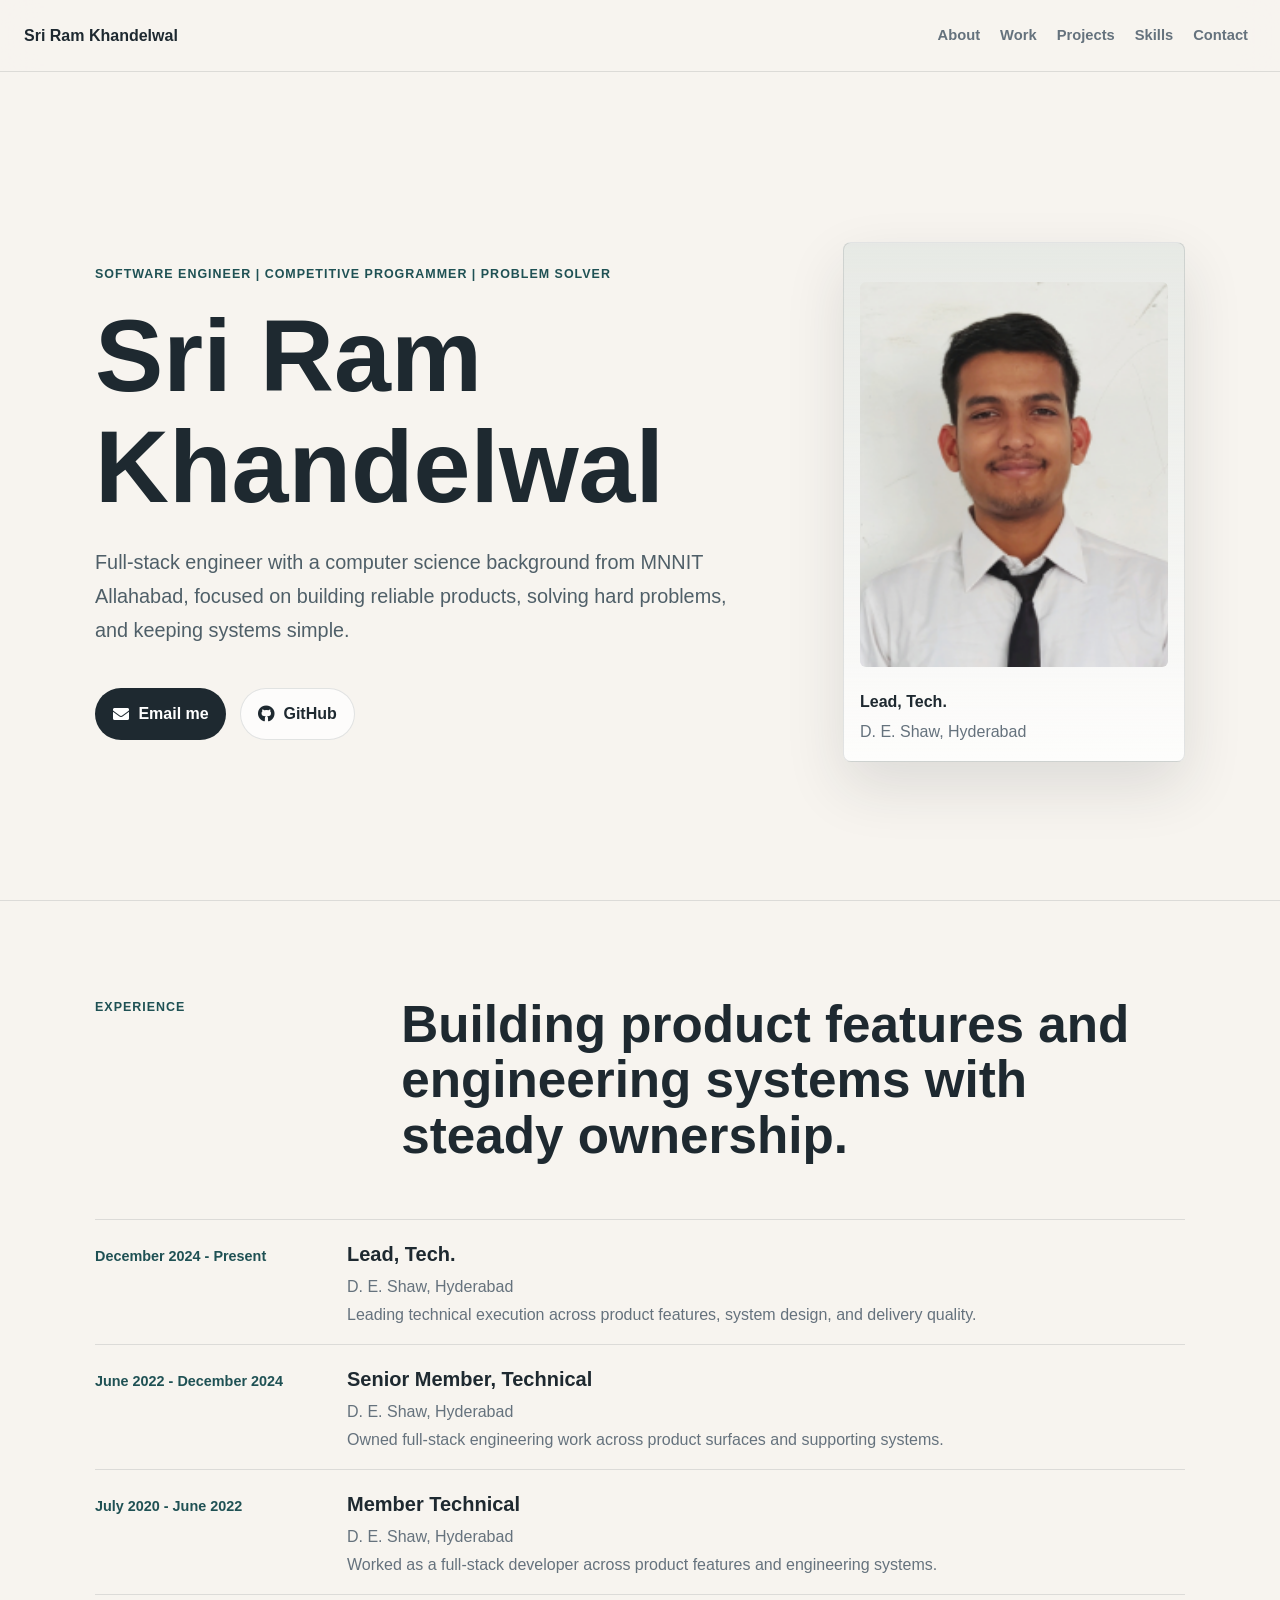
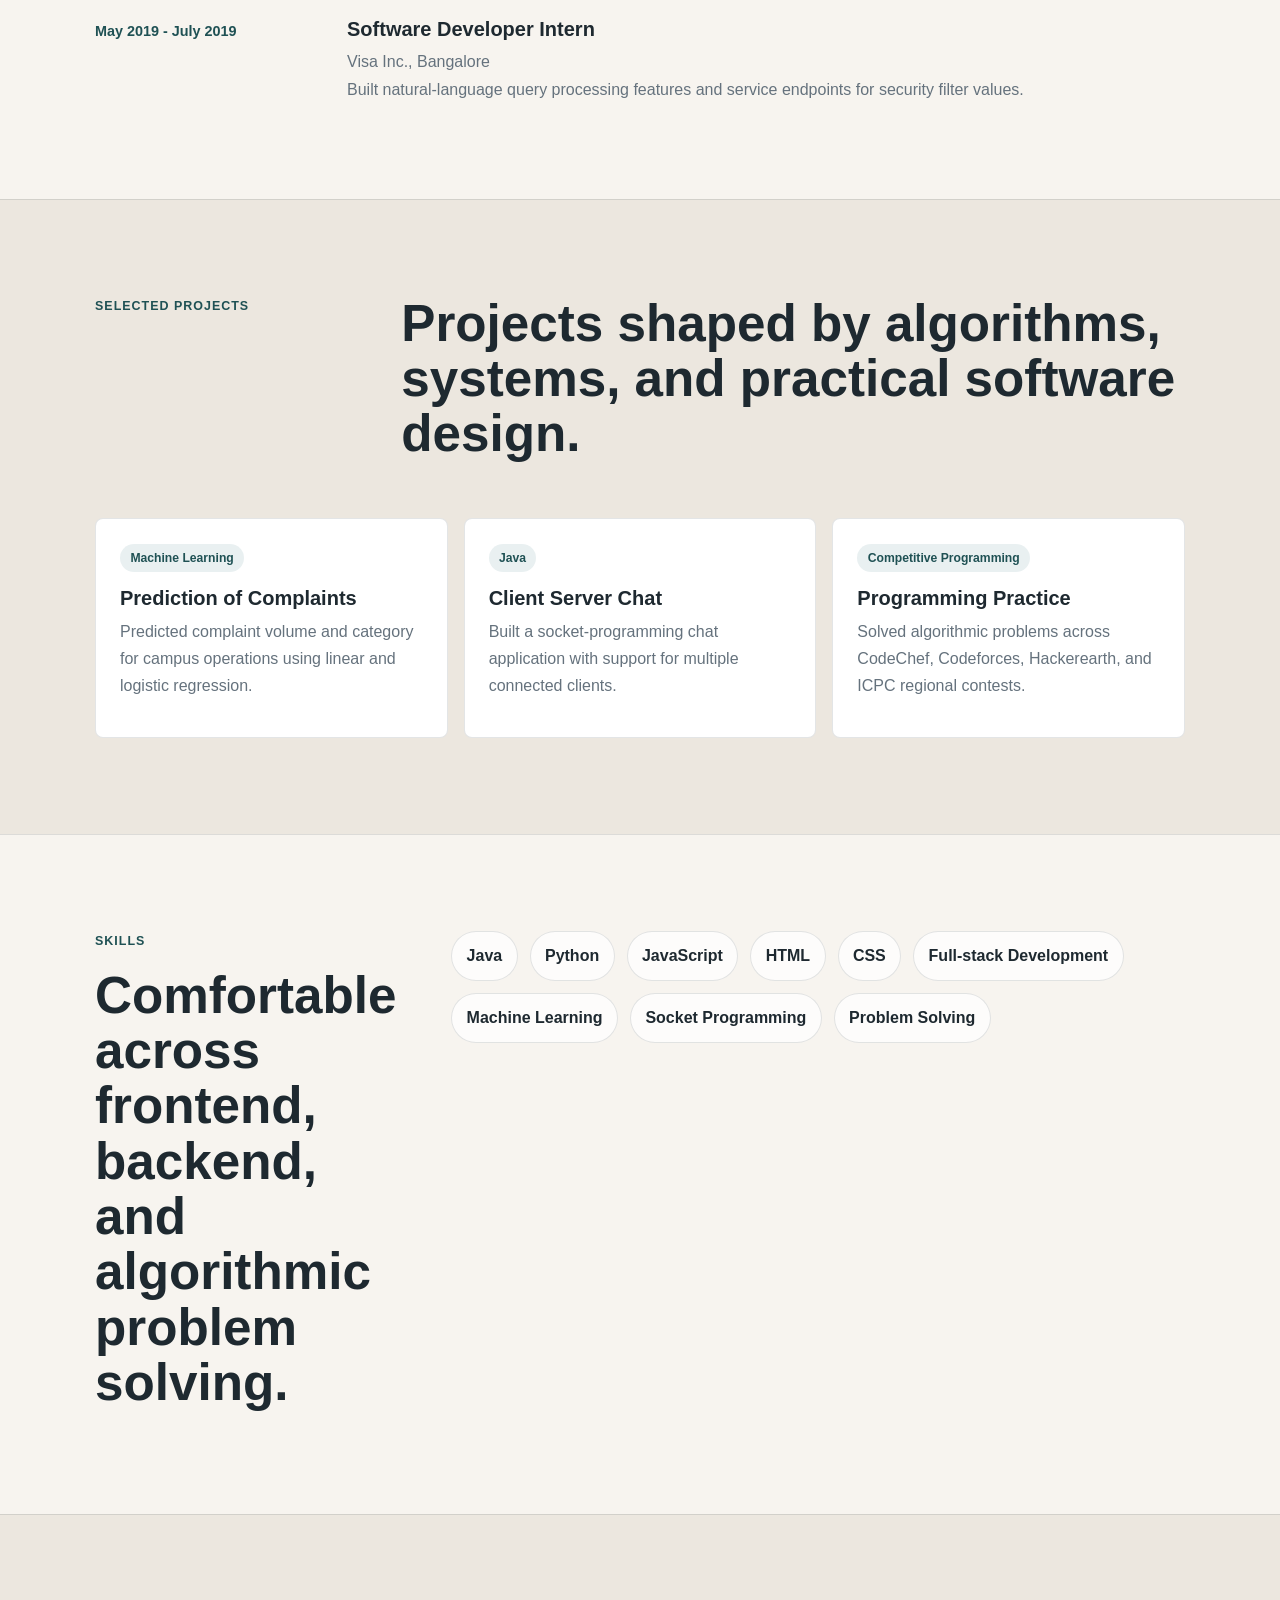
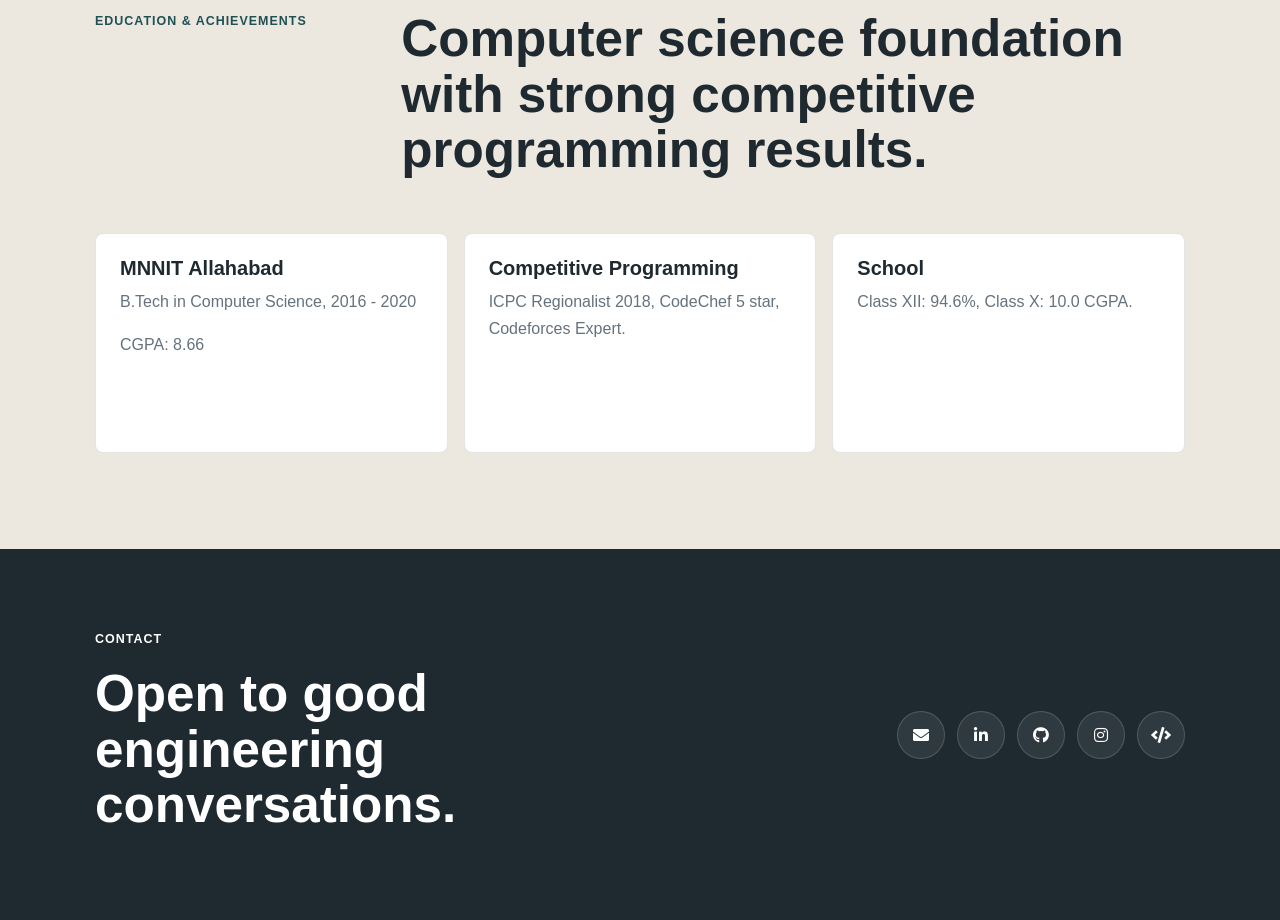
==== commit e0b7dcb9: "Update profile title and social links" ====
--- a/index.html
+++ b/index.html
@@ -67,7 +67,7 @@
             <div class="profile-panel" aria-label="Profile summary">
               <img class="profile-photo" src="./img/pic.PNG" alt="Sri Ram Khandelwal" />
               <div>
-                <p class="profile-title">Member Technical</p>
+                <p class="profile-title">Lead, Tech.</p>
                 <p class="profile-meta">D. E. Shaw, Hyderabad</p>
               </div>
             </div>
@@ -79,15 +79,31 @@
         <div class="container">
           <div class="section-heading">
             <p class="eyebrow">Experience</p>
-            <h2>Work that balances product thinking with engineering depth.</h2>
+            <h2>Building product features and engineering systems with steady ownership.</h2>
           </div>
           <div class="timeline">
             <article class="timeline-item">
-              <div class="timeline-date">July 2020 - Present</div>
+              <div class="timeline-date">December 2024 - Present</div>
+              <div class="timeline-content">
+                <h3>Lead, Tech.</h3>
+                <p class="item-meta">D. E. Shaw, Hyderabad</p>
+                <p>Leading technical execution across product features, system design, and delivery quality.</p>
+              </div>
+            </article>
+            <article class="timeline-item">
+              <div class="timeline-date">June 2022 - December 2024</div>
+              <div class="timeline-content">
+                <h3>Senior Member, Technical</h3>
+                <p class="item-meta">D. E. Shaw, Hyderabad</p>
+                <p>Owned full-stack engineering work across product surfaces and supporting systems.</p>
+              </div>
+            </article>
+            <article class="timeline-item">
+              <div class="timeline-date">July 2020 - June 2022</div>
               <div class="timeline-content">
                 <h3>Member Technical</h3>
                 <p class="item-meta">D. E. Shaw, Hyderabad</p>
-                <p>Working as a full-stack developer across product features and engineering systems.</p>
+                <p>Worked as a full-stack developer across product features and engineering systems.</p>
               </div>
             </article>
             <article class="timeline-item">
@@ -196,6 +212,9 @@
             <a href="https://github.com/ram2408" target="_blank" rel="noopener noreferrer" aria-label="GitHub profile">
               <i class="fab fa-github" aria-hidden="true"></i>
             </a>
+            <a href="https://www.instagram.com/sri.ram.khandelwal/" target="_blank" rel="noopener noreferrer" aria-label="Instagram profile">
+              <i class="fab fa-instagram" aria-hidden="true"></i>
+            </a>
             <a href="https://www.hackerearth.com/@ram_24" target="_blank" rel="noopener noreferrer" aria-label="Hackerearth profile">
               <i class="fas fa-code" aria-hidden="true"></i>
             </a>
--- a/css/resume.css
+++ b/css/resume.css
@@ -1,222 +1,443 @@
-/*!
- * Start Bootstrap - Resume v5.0.8 (https://startbootstrap.com/template-overviews/resume)
- * Copyright 2013-2019 Start Bootstrap
- * Licensed under MIT (https://github.com/BlackrockDigital/startbootstrap-resume/blob/master/LICENSE)
- */
+/* Modern portfolio styles for ram2408.github.io */
+:root {
+  --bg: #f7f4ef;
+  --surface: #ffffff;
+  --surface-muted: #ece7df;
+  --ink: #1e2930;
+  --muted: #65727d;
+  --accent: #2f6f73;
+  --accent-strong: #1f5154;
+  --line: rgba(30, 41, 48, 0.12);
+  --shadow: 0 24px 60px rgba(30, 41, 48, 0.12);
+}
+
+* {
+  box-sizing: border-box;
+}
+
+html {
+  scroll-behavior: smooth;
+}
 
 body {
-  font-family: "Muli", -apple-system, BlinkMacSystemFont, "Segoe UI", Roboto,
-    "Helvetica Neue", Arial, sans-serif, "Apple Color Emoji", "Segoe UI Emoji",
-    "Segoe UI Symbol", "Noto Color Emoji";
-  padding-top: 54px;
-  color: #868e96;
-}
-
-@media (min-width: 992px) {
-  body {
-    padding-top: 0;
-    padding-left: 15rem;
-  }
+  margin: 0;
+  background: var(--bg);
+  color: var(--ink);
+  font-family: Inter, -apple-system, BlinkMacSystemFont, "Segoe UI", Roboto, Arial, sans-serif;
+  font-size: 16px;
+  line-height: 1.7;
+  padding-top: 72px;
+}
+
+img {
+  max-width: 100%;
+}
+
+a {
+  color: var(--accent-strong);
+  transition: color 160ms ease, background-color 160ms ease, border-color 160ms ease, transform 160ms ease;
+}
+
+a:hover,
+a:focus {
+  color: var(--accent);
+  text-decoration: none;
 }
 
 h1,
 h2,
 h3,
-h4,
-h5,
-h6 {
-  font-family: "Saira Extra Condensed", -apple-system, BlinkMacSystemFont,
-    "Segoe UI", Roboto, "Helvetica Neue", Arial, sans-serif, "Apple Color Emoji",
-    "Segoe UI Emoji", "Segoe UI Symbol", "Noto Color Emoji";
+p {
+  margin-top: 0;
+}
+
+h1,
+h2,
+h3 {
+  color: var(--ink);
+  font-weight: 800;
+  letter-spacing: 0;
+  line-height: 1.08;
+}
+
+h1 {
+  font-size: clamp(3rem, 8vw, 6.5rem);
+  max-width: 10ch;
+}
+
+h2 {
+  font-size: clamp(2rem, 4vw, 3.75rem);
+  max-width: 13ch;
+}
+
+h3 {
+  font-size: 1.25rem;
+}
+
+p {
+  color: var(--muted);
+}
+
+.container {
+  max-width: 1120px;
+}
+
+.site-nav {
+  min-height: 72px;
+  background: rgba(247, 244, 239, 0.92);
+  border-bottom: 1px solid var(--line);
+  padding: 0.85rem 1.5rem;
+  backdrop-filter: blur(18px);
+}
+
+.site-nav .navbar-brand {
+  color: var(--ink);
+  font-size: 1rem;
+  font-weight: 800;
+}
+
+.site-nav .navbar-nav {
+  align-items: center;
+  gap: 0.25rem;
+}
+
+.site-nav .nav-link {
+  color: var(--muted);
+  font-size: 0.92rem;
   font-weight: 700;
+  padding: 0.45rem 0.75rem;
+}
+
+.site-nav .nav-link:hover,
+.site-nav .nav-link:focus {
+  color: var(--ink);
+}
+
+.navbar-toggler {
+  border: 1px solid var(--line);
+  padding: 0.45rem 0.55rem;
+}
+
+.navbar-toggler-icon {
+  width: 1.2rem;
+  height: 1.2rem;
+  background-image: linear-gradient(var(--ink), var(--ink)), linear-gradient(var(--ink), var(--ink)), linear-gradient(var(--ink), var(--ink));
+  background-position: center 25%, center, center 75%;
+  background-repeat: no-repeat;
+  background-size: 100% 2px, 100% 2px, 100% 2px;
+}
+
+.hero-section {
+  min-height: calc(100vh - 72px);
+  display: flex;
+  align-items: center;
+  padding: 6rem 0 4rem;
+}
+
+.hero-grid {
+  display: grid;
+  grid-template-columns: minmax(0, 1.1fr) minmax(280px, 0.55fr);
+  align-items: center;
+  gap: 4rem;
+}
+
+.eyebrow {
+  margin-bottom: 1rem;
+  color: var(--accent-strong);
+  font-size: 0.78rem;
+  font-weight: 800;
+  letter-spacing: 0.08em;
   text-transform: uppercase;
-  color: #343a40;
-}
-
-h1 {
-  font-size: 6rem;
-  line-height: 5.5rem;
-}
-
-h2 {
-  font-size: 3.5rem;
-}
-
-h3 {
-  font-size: 2rem;
-}
-
-p.lead {
-  font-size: 1.15rem;
-  font-weight: 400;
-  color: white;
-}
-
-.subheading {
-  text-transform: uppercase;
-  font-weight: 500;
-  font-family: "Saira Extra Condensed", -apple-system, BlinkMacSystemFont,
-    "Segoe UI", Roboto, "Helvetica Neue", Arial, sans-serif, "Apple Color Emoji",
-    "Segoe UI Emoji", "Segoe UI Symbol", "Noto Color Emoji";
-  font-size: 1.5rem;
-}
-
-.social-icons a {
-  display: inline-block;
-  height: 3.5rem;
-  width: 3.5rem;
-  background-color: #495057;
-  color: #fff !important;
-  border-radius: 100%;
-  text-align: center;
-  font-size: 1.5rem;
-  line-height: 3.5rem;
-  margin-right: 1rem;
-}
-
-.social-icons a:last-child {
-  margin-right: 0;
-}
-
-.social-icons a:hover {
-  background-color: #bd5d38;
-}
-
-.dev-icons {
-  font-size: 3rem;
-}
-
-.dev-icons .list-inline-item i:hover {
-  color: #bd5d38;
-}
-
-#sideNav .navbar-nav .nav-item .nav-link {
-  font-weight: 800;
-  letter-spacing: 0.05rem;
-  text-transform: uppercase;
-}
-
-#sideNav .navbar-toggler:focus {
-  outline-color: #d48a6e;
-}
-h1.mb-0 {
-  font-size: 5em;
-}
-@media (min-width: 992px) {
-  #sideNav {
-    text-align: center;
-    position: fixed;
-    top: 0;
-    left: 0;
-    display: flex;
-    flex-direction: column;
-    width: 17rem;
-    height: 100vh;
-  }
-  #sideNav .navbar-brand {
-    display: flex;
-    margin: auto auto 0;
-    padding: 0.5rem;
-  }
-  #sideNav .navbar-brand .img-profile {
-    max-width: 10rem;
-    max-height: 10rem;
-    border: 0.5rem solid rgba(255, 255, 255, 0.2);
-  }
-  #sideNav .navbar-collapse {
-    display: flex;
+}
+
+.hero-lede {
+  max-width: 650px;
+  margin: 1.5rem 0 0;
+  color: #4f5f68;
+  font-size: 1.24rem;
+}
+
+.hero-actions {
+  display: flex;
+  flex-wrap: wrap;
+  gap: 0.85rem;
+  margin-top: 2.5rem;
+}
+
+.button {
+  display: inline-flex;
+  min-height: 48px;
+  align-items: center;
+  justify-content: center;
+  gap: 0.6rem;
+  border: 1px solid transparent;
+  border-radius: 999px;
+  padding: 0.72rem 1.05rem;
+  font-weight: 800;
+}
+
+.button:hover,
+.button:focus {
+  transform: translateY(-1px);
+}
+
+.button-primary {
+  background: var(--ink);
+  color: #ffffff;
+}
+
+.button-primary:hover,
+.button-primary:focus {
+  background: var(--accent-strong);
+  color: #ffffff;
+}
+
+.button-secondary {
+  border-color: var(--line);
+  background: rgba(255, 255, 255, 0.72);
+  color: var(--ink);
+}
+
+.profile-panel {
+  display: grid;
+  gap: 1.35rem;
+  align-content: end;
+  min-height: 520px;
+  border: 1px solid var(--line);
+  border-radius: 8px;
+  background: linear-gradient(180deg, rgba(47, 111, 115, 0.08), rgba(255, 255, 255, 0.78));
+  padding: 1rem;
+  box-shadow: var(--shadow);
+}
+
+.profile-photo {
+  width: 100%;
+  aspect-ratio: 4 / 5;
+  border-radius: 6px;
+  object-fit: cover;
+  object-position: center top;
+}
+
+.profile-title {
+  margin-bottom: 0.15rem;
+  color: var(--ink);
+  font-weight: 800;
+}
+
+.profile-meta,
+.item-meta {
+  margin-bottom: 0;
+  color: var(--muted);
+}
+
+.section {
+  padding: 6rem 0;
+  border-top: 1px solid var(--line);
+}
+
+.section-muted {
+  background: var(--surface-muted);
+}
+
+.section-heading {
+  display: grid;
+  grid-template-columns: minmax(180px, 0.35fr) minmax(0, 1fr);
+  gap: 2rem;
+  margin-bottom: 3rem;
+}
+
+.section-heading h2 {
+  max-width: 780px;
+}
+
+.section-heading.compact {
+  display: block;
+  margin-bottom: 0;
+}
+
+.timeline {
+  display: grid;
+  gap: 1rem;
+}
+
+.timeline-item {
+  display: grid;
+  grid-template-columns: 220px minmax(0, 1fr);
+  gap: 2rem;
+  border-top: 1px solid var(--line);
+  padding-top: 1.5rem;
+}
+
+.timeline-date {
+  color: var(--accent-strong);
+  font-size: 0.9rem;
+  font-weight: 800;
+}
+
+.timeline-content p:last-child,
+.project-card p:last-child,
+.achievement-grid p:last-child {
+  margin-bottom: 0;
+}
+
+.project-grid,
+.achievement-grid {
+  display: grid;
+  grid-template-columns: repeat(3, minmax(0, 1fr));
+  gap: 1rem;
+}
+
+.project-card,
+.achievement-grid article {
+  min-height: 220px;
+  border: 1px solid var(--line);
+  border-radius: 8px;
+  background: var(--surface);
+  padding: 1.5rem;
+}
+
+.project-tag {
+  display: inline-flex;
+  margin-bottom: 1rem;
+  border-radius: 999px;
+  background: rgba(47, 111, 115, 0.1);
+  color: var(--accent-strong);
+  padding: 0.25rem 0.65rem;
+  font-size: 0.76rem;
+  font-weight: 800;
+}
+
+.two-column-section {
+  display: grid;
+  grid-template-columns: minmax(260px, 0.42fr) minmax(0, 1fr);
+  gap: 3rem;
+  align-items: start;
+}
+
+.skills-list {
+  display: flex;
+  flex-wrap: wrap;
+  gap: 0.75rem;
+}
+
+.skills-list span {
+  border: 1px solid var(--line);
+  border-radius: 999px;
+  background: rgba(255, 255, 255, 0.72);
+  color: var(--ink);
+  padding: 0.65rem 0.9rem;
+  font-weight: 700;
+}
+
+.contact-section {
+  padding: 5rem 0;
+  background: var(--ink);
+}
+
+.contact-section h2,
+.contact-section .eyebrow {
+  color: #ffffff;
+}
+
+.contact-grid {
+  display: grid;
+  grid-template-columns: minmax(0, 1fr) auto;
+  gap: 2rem;
+  align-items: center;
+}
+
+.social-links {
+  display: flex;
+  flex-wrap: wrap;
+  gap: 0.75rem;
+  justify-content: flex-end;
+}
+
+.social-links a {
+  display: inline-flex;
+  width: 48px;
+  height: 48px;
+  align-items: center;
+  justify-content: center;
+  border: 1px solid rgba(255, 255, 255, 0.16);
+  border-radius: 50%;
+  background: rgba(255, 255, 255, 0.08);
+  color: #ffffff;
+}
+
+.social-links a:hover,
+.social-links a:focus {
+  background: #ffffff;
+  color: var(--ink);
+  transform: translateY(-1px);
+}
+
+@media (max-width: 991.98px) {
+  .site-nav .navbar-nav {
     align-items: flex-start;
-    flex-grow: 0;
+    padding-top: 1rem;
+  }
+
+  .hero-section {
+    min-height: auto;
+    padding: 4rem 0;
+  }
+
+  .hero-grid,
+  .section-heading,
+  .two-column-section,
+  .contact-grid {
+    grid-template-columns: 1fr;
+  }
+
+  .profile-panel {
+    min-height: auto;
+  }
+
+  .profile-photo {
+    max-height: 440px;
+  }
+
+  .timeline-item {
+    grid-template-columns: 1fr;
+    gap: 0.6rem;
+  }
+
+  .project-grid,
+  .achievement-grid {
+    grid-template-columns: 1fr;
+  }
+
+  .social-links {
+    justify-content: flex-start;
+  }
+}
+
+@media (max-width: 575.98px) {
+  body {
+    padding-top: 64px;
+  }
+
+  .site-nav {
+    min-height: 64px;
+    padding: 0.75rem 1rem;
+  }
+
+  .hero-section,
+  .section,
+  .contact-section {
+    padding: 3.5rem 0;
+  }
+
+  .hero-grid {
+    gap: 2.5rem;
+  }
+
+  .hero-lede {
+    font-size: 1.05rem;
+  }
+
+  .button {
     width: 100%;
-    margin-bottom: auto;
-  }
-  #sideNav .navbar-collapse .navbar-nav {
-    flex-direction: column;
-    width: 100%;
-  }
-  #sideNav .navbar-collapse .navbar-nav .nav-item {
-    display: block;
-  }
-  #sideNav .navbar-collapse .navbar-nav .nav-item .nav-link {
-    display: block;
-  }
-  #about {
-    background-image: url(../img/cover.jpg);
-    background-size: cover;
-  }
-}
-section.resume-section {
-  padding-top: 5rem !important;
-  padding-bottom: 5rem !important;
-  max-width: 75rem;
-}
-
-section.resume-section .resume-item .resume-date {
-  min-width: none;
-}
-
-@media (min-width: 992px) {
-  section.resume-section {
-    padding-top: 3rem !important;
-    padding-bottom: 3rem !important;
-  }
-}
-
-.bg-primary {
-  background-color: #bd5d38 !important;
-}
-
-.text-primary {
-  color: #bd5d38 !important;
-}
-
-a {
-  color: #bd5d38;
-}
-
-a:hover,
-a:focus,
-a:active {
-  color: #824027;
-}
-#about {
-  background-image: url(../img/temp2.jpg);
-  background-size: cover;
-}
-#awards {
-  background-color: #fcc169;
-}
-#interests {
-  background-color: #fcc169;
-}
-#experience {
-  background-color: #fcc169;
-}
-#education {
-  background-color: #fcc169;
-}
-#skills {
-  background-color: #fcc169;
-}
-p {
-  color: black;
-  font-weight: bold;
-}
-li {
-  color: black;
-  font-weight: bold;
-}
-
-.introduction-para {
-  width: 80% !important;
-}
-
-.separator-div{
-  height: 5px;
-}
-
-.footer-div{
-  text-align: center;
-  font-weight: bold;
-  color : black;
-}+  }
+}
